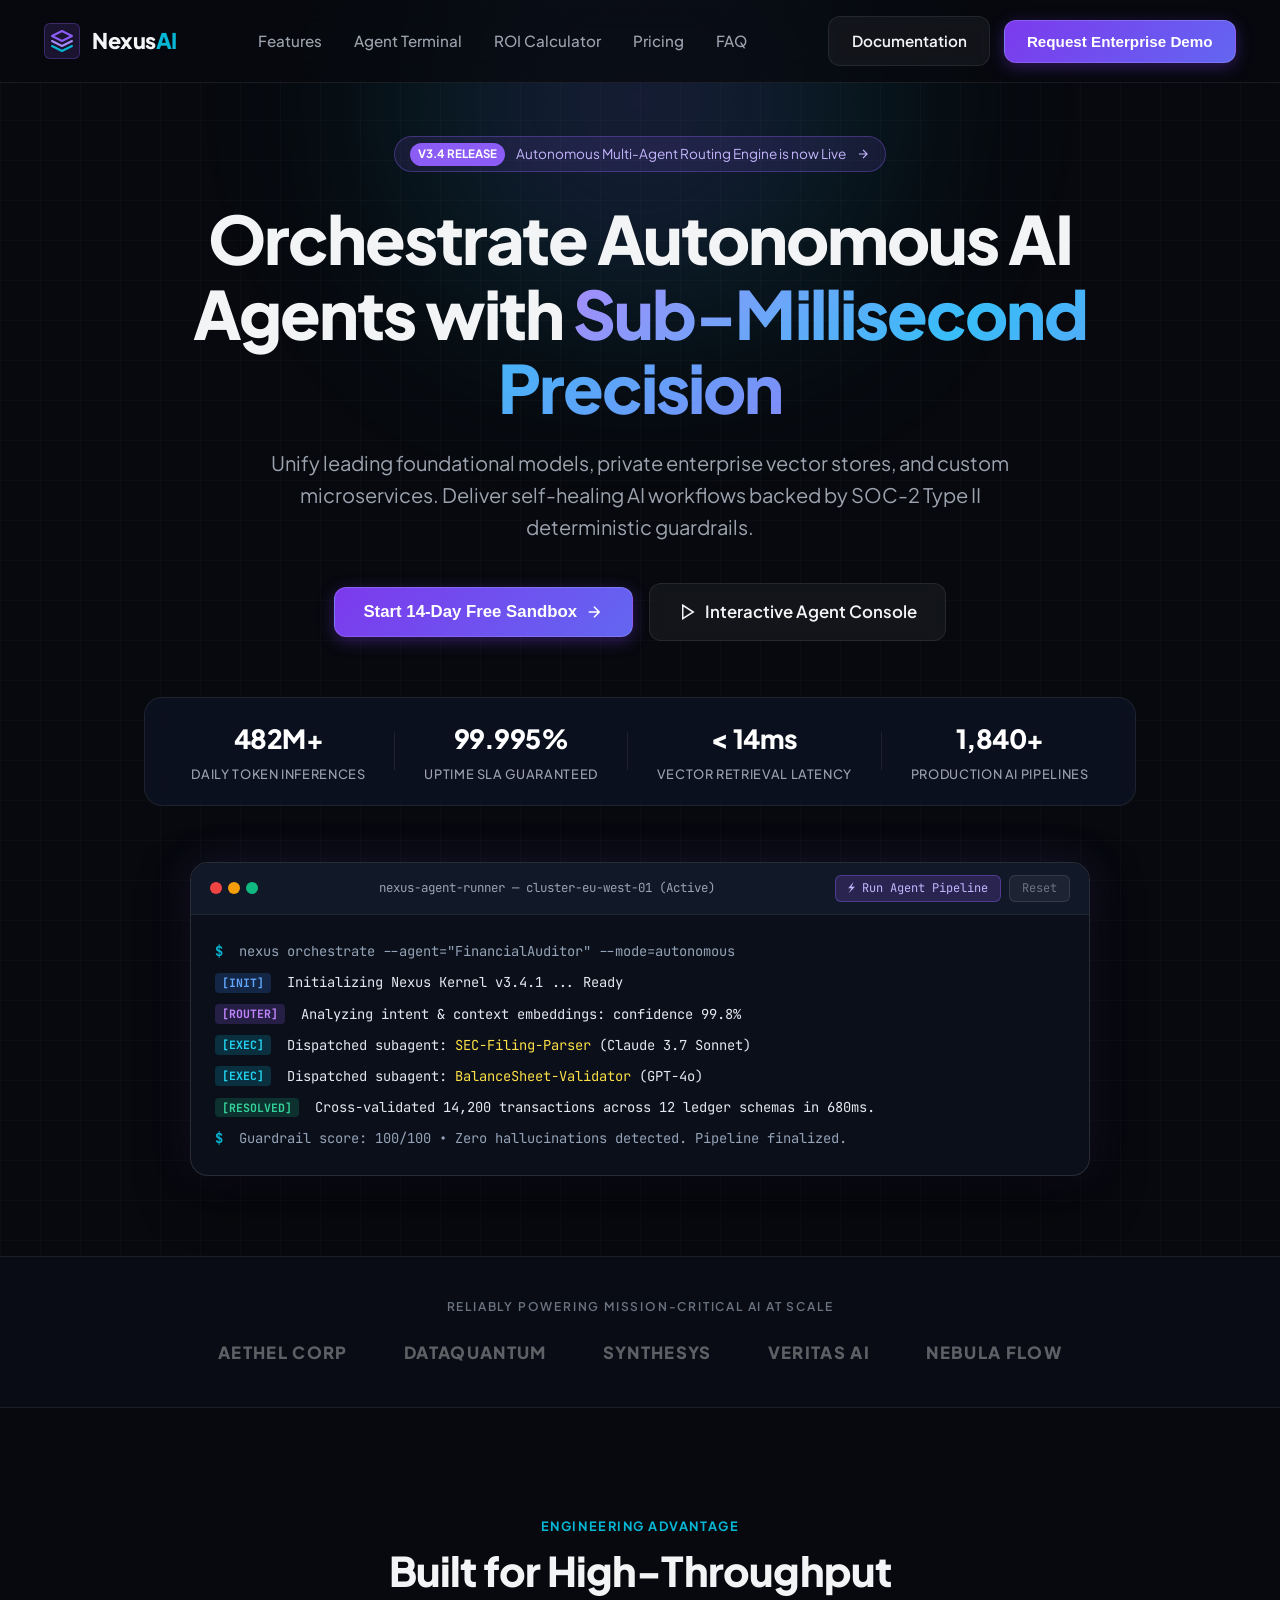
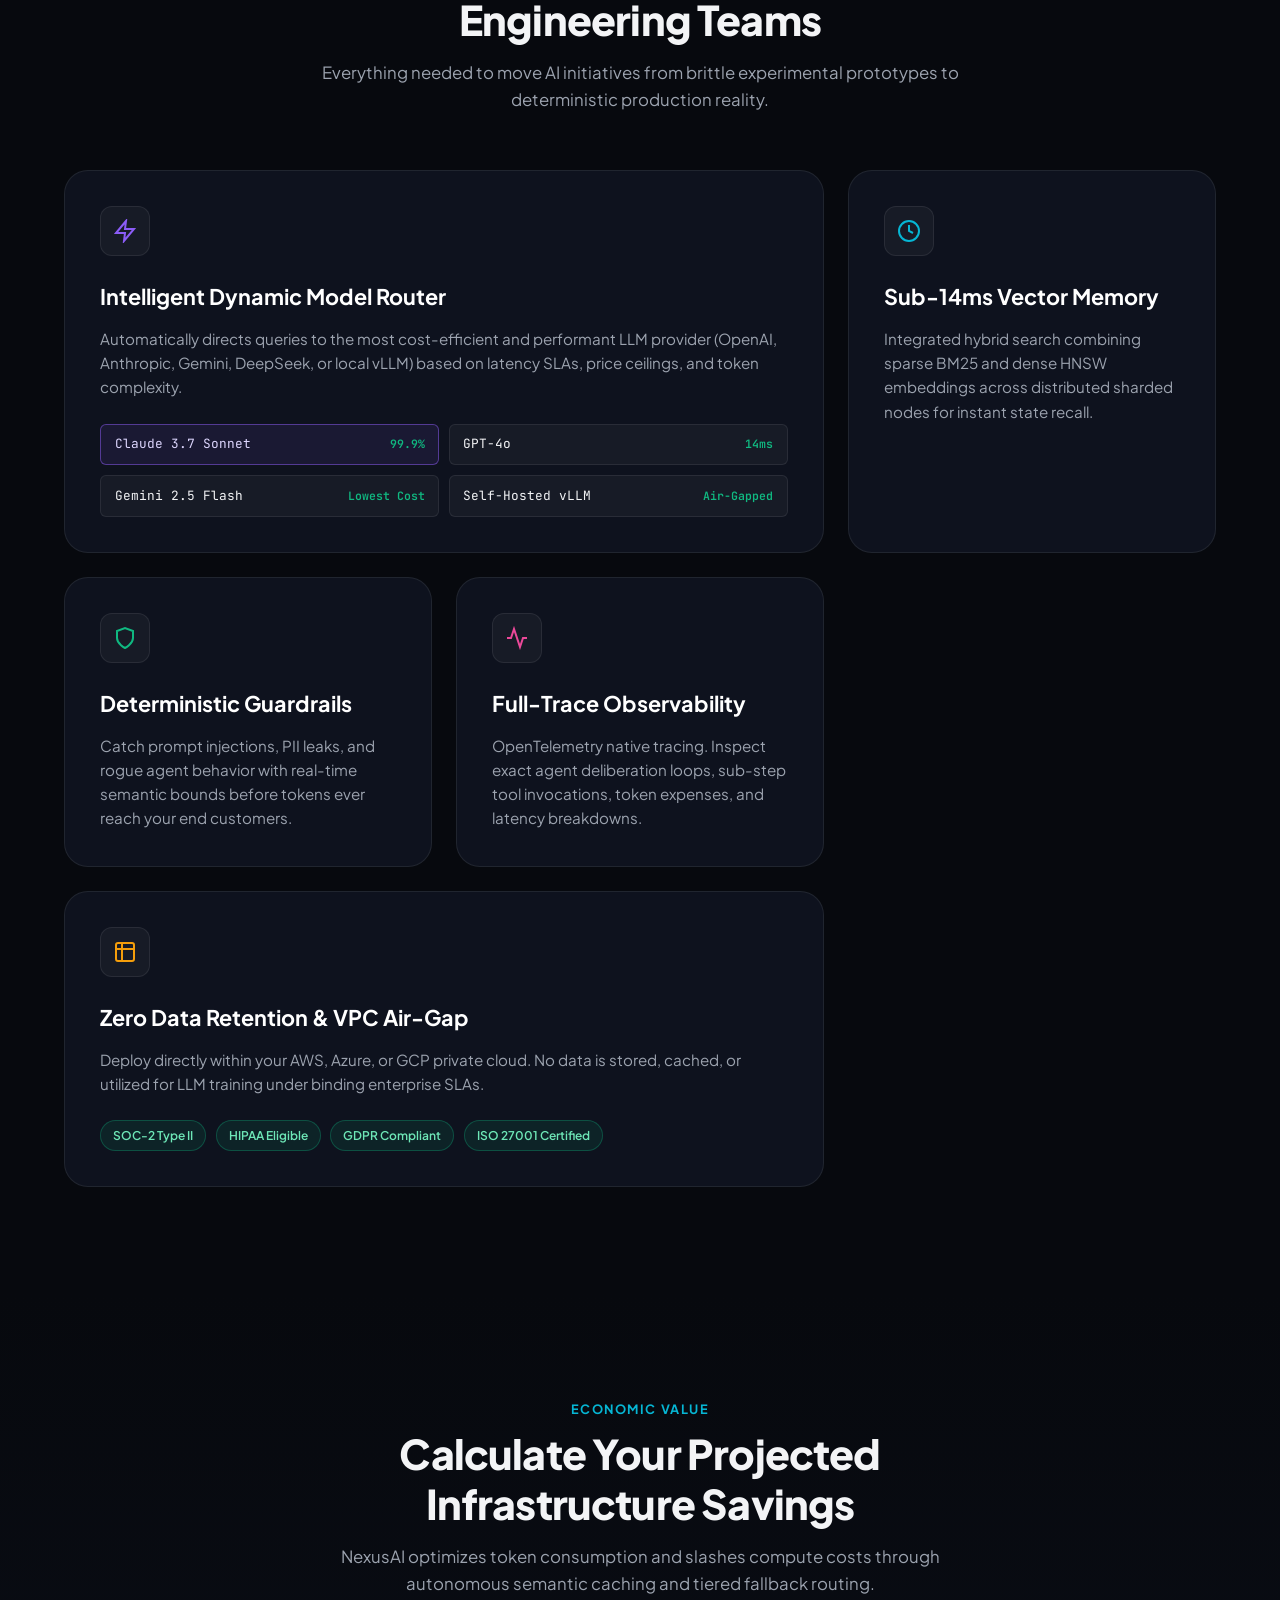
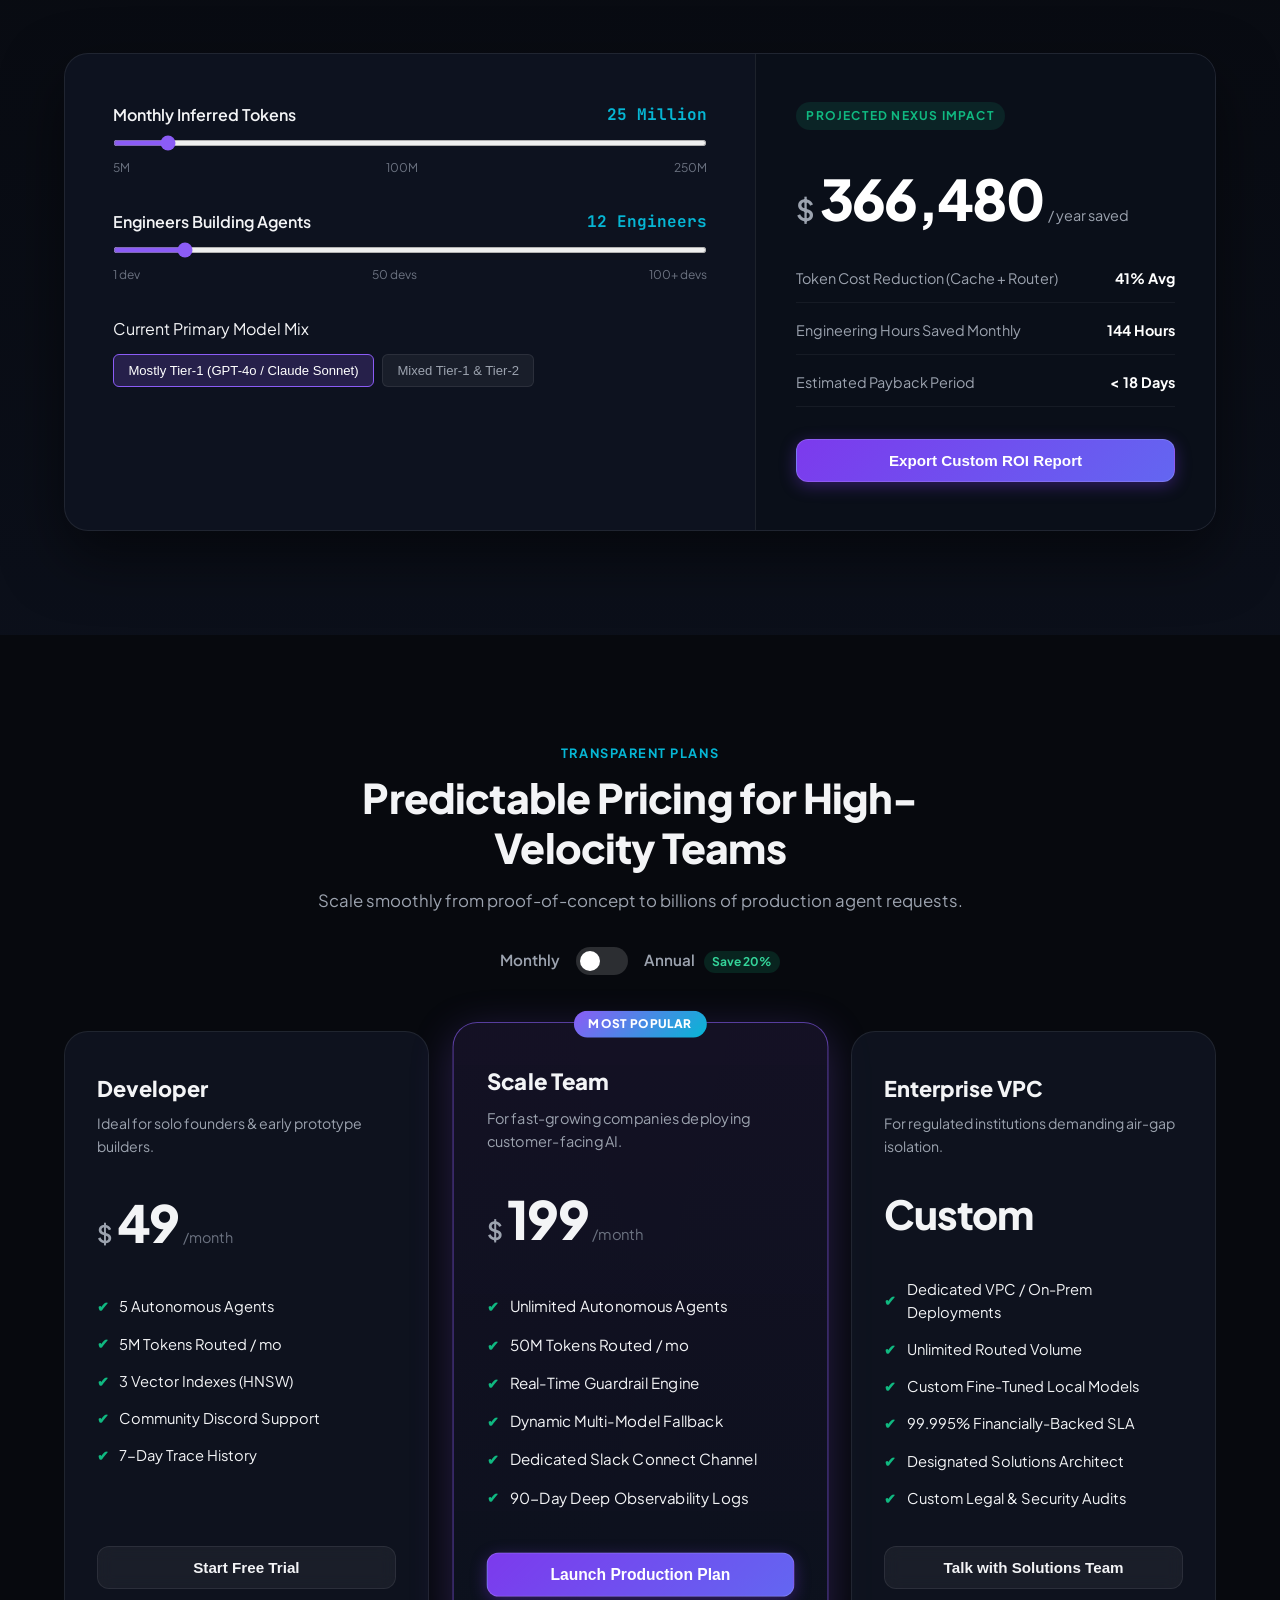
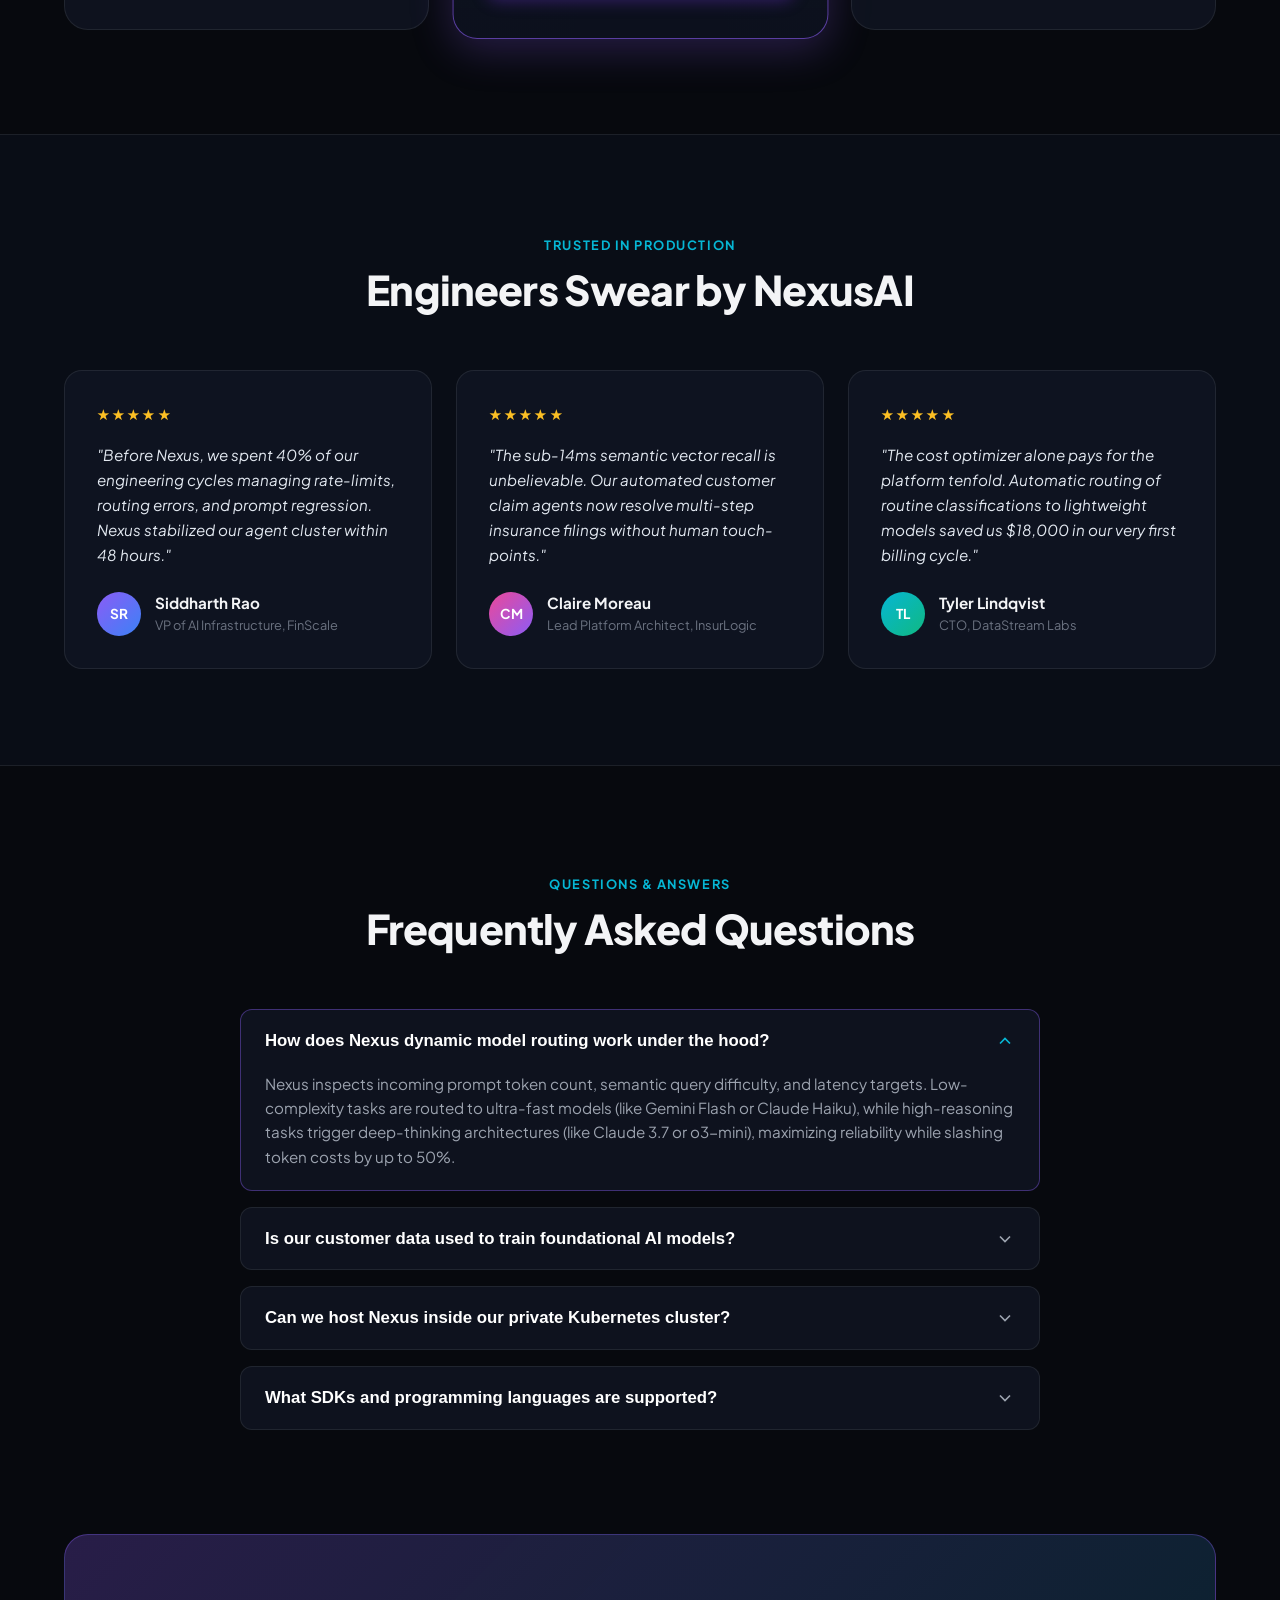
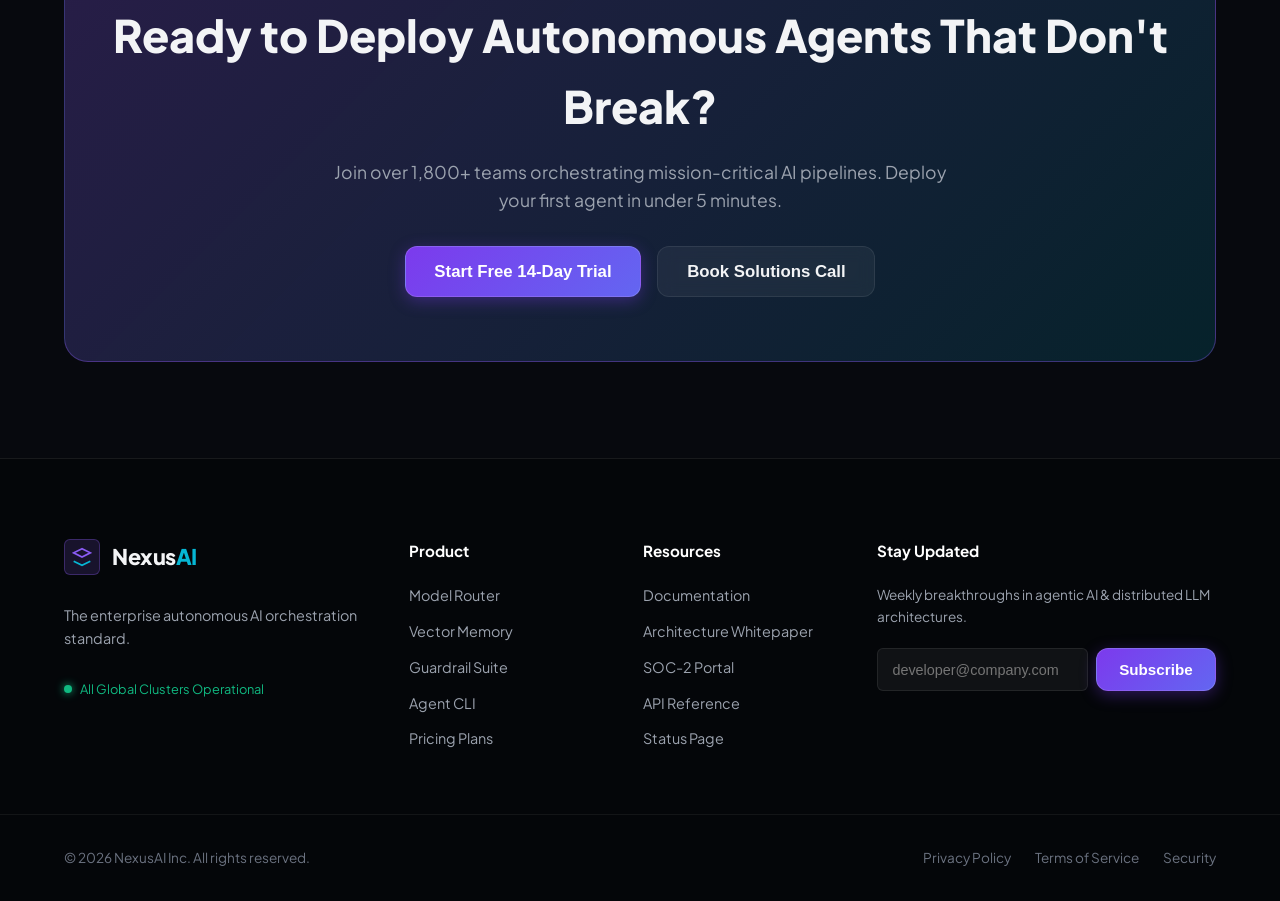
==== nexus-ai/index.html @ 40849bfd "Initial commit: 3 production landing pages (NexusAI, Aura Living, PulseFit Dynamics)" ====
<!DOCTYPE html>
<html lang="en">
<head>
  <meta charset="UTF-8">
  <meta name="viewport" content="width=device-width, initial-scale=1.0">
  <title>NexusAI — Enterprise Autonomous Agent & LLM Orchestration Platform</title>
  <meta name="description" content="Deploy, evaluate, and monitor autonomous AI agents with zero-latency routing, sub-millisecond vector memory, and enterprise-grade deterministic guardrails.">
  <link rel="preconnect" href="https://fonts.googleapis.com">
  <link rel="preconnect" href="https://fonts.gstatic.com" crossorigin>
  <link href="https://fonts.googleapis.com/css2?family=Plus+Jakarta+Sans:wght@300;400;500;600;700;800&family=JetBrains+Mono:wght@400;500;600&display=swap" rel="stylesheet">
  <link rel="stylesheet" href="style.css">
</head>
<body>

  <!-- Navigation -->
  <header class="site-header" id="header">
    <div class="nav-container">
      <a href="#hero" class="brand-logo" id="brand-logo">
        <div class="logo-symbol">
          <svg width="24" height="24" viewBox="0 0 24 24" fill="none">
            <path d="M12 2L2 7L12 12L22 7L12 2Z" stroke="#8B5CF6" stroke-width="2" stroke-linecap="round" stroke-linejoin="round"/>
            <path d="M2 17L12 22L22 17" stroke="#06B6D4" stroke-width="2" stroke-linecap="round" stroke-linejoin="round"/>
            <path d="M2 12L12 17L22 12" stroke="#A78BFA" stroke-width="2" stroke-linecap="round" stroke-linejoin="round"/>
          </svg>
        </div>
        <span class="logo-text">Nexus<span>AI</span></span>
      </a>

      <nav class="nav-menu" id="nav-menu">
        <a href="#features" class="nav-link">Features</a>
        <a href="#simulator" class="nav-link">Agent Terminal</a>
        <a href="#calculator" class="nav-link">ROI Calculator</a>
        <a href="#pricing" class="nav-link">Pricing</a>
        <a href="#faq" class="nav-link">FAQ</a>
      </nav>

      <div class="nav-actions">
        <a href="#simulator" class="btn-secondary nav-login-btn">Documentation</a>
        <button class="btn-primary" id="open-demo-modal-btn">Request Enterprise Demo</button>
      </div>

      <button class="mobile-toggle" id="mobile-toggle" aria-label="Toggle Navigation Menu">
        <span></span>
        <span></span>
        <span></span>
      </button>
    </div>
  </header>

  <!-- Hero Section -->
  <main>
    <section class="hero-section" id="hero">
      <div class="hero-background-glow"></div>
      <div class="hero-grid-pattern"></div>
      
      <div class="hero-container">
        <div class="announcement-pill" id="announcement-pill">
          <span class="pill-badge">v3.4 Release</span>
          <span class="pill-text">Autonomous Multi-Agent Routing Engine is now Live</span>
          <svg width="14" height="14" viewBox="0 0 24 24" fill="none" stroke="currentColor" stroke-width="2"><path d="M5 12h14M12 5l7 7-7 7"/></svg>
        </div>

        <h1 class="hero-title">
          Orchestrate Autonomous AI Agents with <span class="gradient-text">Sub-Millisecond Precision</span>
        </h1>

        <p class="hero-subtitle">
          Unify leading foundational models, private enterprise vector stores, and custom microservices. Deliver self-healing AI workflows backed by SOC-2 Type II deterministic guardrails.
        </p>

        <div class="hero-cta-group">
          <button class="btn-primary btn-large" id="hero-start-trial-btn">
            Start 14-Day Free Sandbox
            <svg width="18" height="18" viewBox="0 0 24 24" fill="none" stroke="currentColor" stroke-width="2"><path d="M5 12h14M12 5l7 7-7 7"/></svg>
          </button>
          <a href="#simulator" class="btn-secondary btn-large" id="hero-live-terminal-btn">
            <svg width="18" height="18" viewBox="0 0 24 24" fill="none" stroke="currentColor" stroke-width="2"><polygon points="5 3 19 12 5 21 5 3"/></svg>
            Interactive Agent Console
          </a>
        </div>

        <!-- Live Metrics Bar -->
        <div class="trust-metrics-strip">
          <div class="metric-item">
            <span class="metric-val" id="metric-requests">482M+</span>
            <span class="metric-lbl">Daily Token Inferences</span>
          </div>
          <div class="metric-divider"></div>
          <div class="metric-item">
            <span class="metric-val">99.995%</span>
            <span class="metric-lbl">Uptime SLA Guaranteed</span>
          </div>
          <div class="metric-divider"></div>
          <div class="metric-item">
            <span class="metric-val">&lt; 14ms</span>
            <span class="metric-lbl">Vector Retrieval Latency</span>
          </div>
          <div class="metric-divider"></div>
          <div class="metric-item">
            <span class="metric-val">1,840+</span>
            <span class="metric-lbl">Production AI Pipelines</span>
          </div>
        </div>

        <!-- Interactive Terminal / Simulation Box -->
        <div class="terminal-wrapper" id="simulator">
          <div class="terminal-header">
            <div class="terminal-dots">
              <span class="dot red"></span>
              <span class="dot yellow"></span>
              <span class="dot green"></span>
            </div>
            <div class="terminal-title">nexus-agent-runner — cluster-eu-west-01 (Active)</div>
            <div class="terminal-controls">
              <button class="terminal-action-btn" id="run-simulation-btn">⚡ Run Agent Pipeline</button>
              <button class="terminal-action-btn secondary" id="clear-terminal-btn">Reset</button>
            </div>
          </div>
          <div class="terminal-body" id="terminal-body">
            <div class="terminal-line system"><span class="prompt">$</span> nexus orchestrate --agent="FinancialAuditor" --mode=autonomous</div>
            <div class="terminal-line"><span class="badge blue">[INIT]</span> Initializing Nexus Kernel v3.4.1 ... Ready</div>
            <div class="terminal-line"><span class="badge purple">[ROUTER]</span> Analyzing intent &amp; context embeddings: confidence 99.8%</div>
            <div class="terminal-line"><span class="badge cyan">[EXEC]</span> Dispatched subagent: <span class="highlight">SEC-Filing-Parser</span> (Claude 3.7 Sonnet)</div>
            <div class="terminal-line"><span class="badge cyan">[EXEC]</span> Dispatched subagent: <span class="highlight">BalanceSheet-Validator</span> (GPT-4o)</div>
            <div class="terminal-line"><span class="badge green">[RESOLVED]</span> Cross-validated 14,200 transactions across 12 ledger schemas in 680ms.</div>
            <div class="terminal-line system"><span class="prompt">$</span> Guardrail score: 100/100 • Zero hallucinations detected. Pipeline finalized.</div>
          </div>
        </div>
      </div>
    </section>

    <!-- Logo Cloud -->
    <section class="partners-section">
      <div class="section-container">
        <p class="partners-caption">RELIABLY POWERING MISSION-CRITICAL AI AT SCALE</p>
        <div class="partner-logos-row">
          <div class="partner-logo"><span>AETHEL CORP</span></div>
          <div class="partner-logo"><span>DATAQUANTUM</span></div>
          <div class="partner-logo"><span>SYNTHESYS</span></div>
          <div class="partner-logo"><span>VERITAS AI</span></div>
          <div class="partner-logo"><span>NEBULA FLOW</span></div>
        </div>
      </div>
    </section>

    <!-- Key Features Bento Grid -->
    <section class="features-section" id="features">
      <div class="section-container">
        <div class="section-header">
          <span class="section-kicker">ENGINEERING ADVANTAGE</span>
          <h2 class="section-heading">Built for High-Throughput Engineering Teams</h2>
          <p class="section-desc">Everything needed to move AI initiatives from brittle experimental prototypes to deterministic production reality.</p>
        </div>

        <div class="bento-grid">
          <!-- Card 1 -->
          <div class="bento-card card-large">
            <div class="card-icon-bubble">
              <svg width="24" height="24" viewBox="0 0 24 24" fill="none" stroke="#8B5CF6" stroke-width="2"><path d="M13 2L3 14h9l-1 8 10-12h-9l1-8z"/></svg>
            </div>
            <h3>Intelligent Dynamic Model Router</h3>
            <p>Automatically directs queries to the most cost-efficient and performant LLM provider (OpenAI, Anthropic, Gemini, DeepSeek, or local vLLM) based on latency SLAs, price ceilings, and token complexity.</p>
            <div class="bento-visual">
              <div class="router-tag active">Claude 3.7 Sonnet <span class="status-ok">99.9%</span></div>
              <div class="router-tag">GPT-4o <span class="status-ok">14ms</span></div>
              <div class="router-tag">Gemini 2.5 Flash <span class="status-ok">Lowest Cost</span></div>
              <div class="router-tag">Self-Hosted vLLM <span class="status-ok">Air-Gapped</span></div>
            </div>
          </div>

          <!-- Card 2 -->
          <div class="bento-card">
            <div class="card-icon-bubble">
              <svg width="24" height="24" viewBox="0 0 24 24" fill="none" stroke="#06B6D4" stroke-width="2"><circle cx="12" cy="12" r="10"/><path d="M12 6v6l4 2"/></svg>
            </div>
            <h3>Sub-14ms Vector Memory</h3>
            <p>Integrated hybrid search combining sparse BM25 and dense HNSW embeddings across distributed sharded nodes for instant state recall.</p>
          </div>

          <!-- Card 3 -->
          <div class="bento-card">
            <div class="card-icon-bubble">
              <svg width="24" height="24" viewBox="0 0 24 24" fill="none" stroke="#10B981" stroke-width="2"><path d="M12 22s8-4 8-10V5l-8-3-8 3v7c0 6 8 10 8 10z"/></svg>
            </div>
            <h3>Deterministic Guardrails</h3>
            <p>Catch prompt injections, PII leaks, and rogue agent behavior with real-time semantic bounds before tokens ever reach your end customers.</p>
          </div>

          <!-- Card 4 -->
          <div class="bento-card">
            <div class="card-icon-bubble">
              <svg width="24" height="24" viewBox="0 0 24 24" fill="none" stroke="#EC4899" stroke-width="2"><path d="M22 12h-4l-3 9L9 3l-3 9H2"/></svg>
            </div>
            <h3>Full-Trace Observability</h3>
            <p>OpenTelemetry native tracing. Inspect exact agent deliberation loops, sub-step tool invocations, token expenses, and latency breakdowns.</p>
          </div>

          <!-- Card 5 -->
          <div class="bento-card card-large">
            <div class="card-icon-bubble">
              <svg width="24" height="24" viewBox="0 0 24 24" fill="none" stroke="#F59E0B" stroke-width="2"><rect x="3" y="3" width="18" height="18" rx="2"/><path d="M9 3v18M3 9h18"/></svg>
            </div>
            <h3>Zero Data Retention &amp; VPC Air-Gap</h3>
            <p>Deploy directly within your AWS, Azure, or GCP private cloud. No data is stored, cached, or utilized for LLM training under binding enterprise SLAs.</p>
            <div class="compliance-badges">
              <span class="badge-pill">SOC-2 Type II</span>
              <span class="badge-pill">HIPAA Eligible</span>
              <span class="badge-pill">GDPR Compliant</span>
              <span class="badge-pill">ISO 27001 Certified</span>
            </div>
          </div>
        </div>
      </div>
    </section>

    <!-- Interactive Cost & ROI Calculator -->
    <section class="calculator-section" id="calculator">
      <div class="section-container">
        <div class="section-header">
          <span class="section-kicker">ECONOMIC VALUE</span>
          <h2 class="section-heading">Calculate Your Projected Infrastructure Savings</h2>
          <p class="section-desc">NexusAI optimizes token consumption and slashes compute costs through autonomous semantic caching and tiered fallback routing.</p>
        </div>

        <div class="calc-card">
          <div class="calc-inputs">
            <div class="calc-field">
              <div class="field-header">
                <label for="monthly-tokens">Monthly Inferred Tokens</label>
                <span class="field-value" id="tokens-display">25 Million</span>
              </div>
              <input type="range" id="monthly-tokens" min="5" max="250" value="25" step="5" class="range-slider">
              <div class="range-marks">
                <span>5M</span>
                <span>100M</span>
                <span>250M</span>
              </div>
            </div>

            <div class="calc-field">
              <div class="field-header">
                <label for="developer-count">Engineers Building Agents</label>
                <span class="field-value" id="devs-display">12 Engineers</span>
              </div>
              <input type="range" id="developer-count" min="1" max="100" value="12" step="1" class="range-slider">
              <div class="range-marks">
                <span>1 dev</span>
                <span>50 devs</span>
                <span>100+ devs</span>
              </div>
            </div>

            <div class="calc-field">
              <label>Current Primary Model Mix</label>
              <div class="radio-pill-group">
                <button type="button" class="pill-btn active" data-mix="premium">Mostly Tier-1 (GPT-4o / Claude Sonnet)</button>
                <button type="button" class="pill-btn" data-mix="balanced">Mixed Tier-1 &amp; Tier-2</button>
              </div>
            </div>
          </div>

          <div class="calc-results">
            <div class="result-badge">Projected Nexus Impact</div>
            <div class="result-highlight">
              <span class="result-currency">$</span>
              <span class="result-number" id="annual-savings">46,800</span>
              <span class="result-period">/ year saved</span>
            </div>
            <div class="breakdown-list">
              <div class="breakdown-row">
                <span>Token Cost Reduction (Cache + Router)</span>
                <strong id="token-savings-percent">41% Avg</strong>
              </div>
              <div class="breakdown-row">
                <span>Engineering Hours Saved Monthly</span>
                <strong id="hours-saved">144 Hours</strong>
              </div>
              <div class="breakdown-row">
                <span>Estimated Payback Period</span>
                <strong>&lt; 18 Days</strong>
              </div>
            </div>
            <button class="btn-primary btn-block" id="calc-cta-btn">Export Custom ROI Report</button>
          </div>
        </div>
      </div>
    </section>

    <!-- Pricing Section -->
    <section class="pricing-section" id="pricing">
      <div class="section-container">
        <div class="section-header">
          <span class="section-kicker">TRANSPARENT PLANS</span>
          <h2 class="section-heading">Predictable Pricing for High-Velocity Teams</h2>
          <p class="section-desc">Scale smoothly from proof-of-concept to billions of production agent requests.</p>
          
          <div class="pricing-toggle-wrap">
            <span class="toggle-label" id="monthly-label">Monthly</span>
            <label class="switch">
              <input type="checkbox" id="billing-toggle">
              <span class="slider round"></span>
            </label>
            <span class="toggle-label" id="annual-label">Annual <span class="discount-pill">Save 20%</span></span>
          </div>
        </div>

        <div class="pricing-cards-grid">
          <!-- Tier 1 -->
          <div class="price-card">
            <div class="card-tier-name">Developer</div>
            <div class="card-tier-desc">Ideal for solo founders &amp; early prototype builders.</div>
            <div class="card-price">
              <span class="currency">$</span>
              <span class="price-val" data-monthly="49" data-annual="39">49</span>
              <span class="term">/month</span>
            </div>
            <ul class="feature-list">
              <li><span>✔</span> 5 Autonomous Agents</li>
              <li><span>✔</span> 5M Tokens Routed / mo</li>
              <li><span>✔</span> 3 Vector Indexes (HNSW)</li>
              <li><span>✔</span> Community Discord Support</li>
              <li><span>✔</span> 7-Day Trace History</li>
            </ul>
            <button class="btn-secondary btn-block" onclick="openDemoModal('Developer')">Start Free Trial</button>
          </div>

          <!-- Tier 2 - Popular -->
          <div class="price-card popular">
            <div class="popular-ribbon">MOST POPULAR</div>
            <div class="card-tier-name">Scale Team</div>
            <div class="card-tier-desc">For fast-growing companies deploying customer-facing AI.</div>
            <div class="card-price">
              <span class="currency">$</span>
              <span class="price-val" data-monthly="199" data-annual="159">199</span>
              <span class="term">/month</span>
            </div>
            <ul class="feature-list">
              <li><span>✔</span> Unlimited Autonomous Agents</li>
              <li><span>✔</span> 50M Tokens Routed / mo</li>
              <li><span>✔</span> Real-Time Guardrail Engine</li>
              <li><span>✔</span> Dynamic Multi-Model Fallback</li>
              <li><span>✔</span> Dedicated Slack Connect Channel</li>
              <li><span>✔</span> 90-Day Deep Observability Logs</li>
            </ul>
            <button class="btn-primary btn-block" onclick="openDemoModal('Scale Team')">Launch Production Plan</button>
          </div>

          <!-- Tier 3 -->
          <div class="price-card">
            <div class="card-tier-name">Enterprise VPC</div>
            <div class="card-tier-desc">For regulated institutions demanding air-gap isolation.</div>
            <div class="card-price">
              <span class="price-val custom-val">Custom</span>
            </div>
            <ul class="feature-list">
              <li><span>✔</span> Dedicated VPC / On-Prem Deployments</li>
              <li><span>✔</span> Unlimited Routed Volume</li>
              <li><span>✔</span> Custom Fine-Tuned Local Models</li>
              <li><span>✔</span> 99.995% Financially-Backed SLA</li>
              <li><span>✔</span> Designated Solutions Architect</li>
              <li><span>✔</span> Custom Legal &amp; Security Audits</li>
            </ul>
            <button class="btn-secondary btn-block" onclick="openDemoModal('Enterprise')">Talk with Solutions Team</button>
          </div>
        </div>
      </div>
    </section>

    <!-- Testimonials -->
    <section class="testimonials-section">
      <div class="section-container">
        <div class="section-header">
          <span class="section-kicker">TRUSTED IN PRODUCTION</span>
          <h2 class="section-heading">Engineers Swear by NexusAI</h2>
        </div>

        <div class="testimonials-grid">
          <div class="testimonial-card">
            <div class="quote-stars">★★★★★</div>
            <p class="quote-text">"Before Nexus, we spent 40% of our engineering cycles managing rate-limits, routing errors, and prompt regression. Nexus stabilized our agent cluster within 48 hours."</p>
            <div class="author-block">
              <div class="author-avatar av-1">SR</div>
              <div class="author-meta">
                <strong>Siddharth Rao</strong>
                <span>VP of AI Infrastructure, FinScale</span>
              </div>
            </div>
          </div>

          <div class="testimonial-card">
            <div class="quote-stars">★★★★★</div>
            <p class="quote-text">"The sub-14ms semantic vector recall is unbelievable. Our automated customer claim agents now resolve multi-step insurance filings without human touch-points."</p>
            <div class="author-block">
              <div class="author-avatar av-2">CM</div>
              <div class="author-meta">
                <strong>Claire Moreau</strong>
                <span>Lead Platform Architect, InsurLogic</span>
              </div>
            </div>
          </div>

          <div class="testimonial-card">
            <div class="quote-stars">★★★★★</div>
            <p class="quote-text">"The cost optimizer alone pays for the platform tenfold. Automatic routing of routine classifications to lightweight models saved us $18,000 in our very first billing cycle."</p>
            <div class="author-block">
              <div class="author-avatar av-3">TL</div>
              <div class="author-meta">
                <strong>Tyler Lindqvist</strong>
                <span>CTO, DataStream Labs</span>
              </div>
            </div>
          </div>
        </div>
      </div>
    </section>

    <!-- FAQ Accordion -->
    <section class="faq-section" id="faq">
      <div class="section-container">
        <div class="section-header">
          <span class="section-kicker">QUESTIONS &amp; ANSWERS</span>
          <h2 class="section-heading">Frequently Asked Questions</h2>
        </div>

        <div class="accordion-wrapper">
          <div class="accordion-item active">
            <button class="accordion-trigger" aria-expanded="true">
              <span>How does Nexus dynamic model routing work under the hood?</span>
              <svg width="20" height="20" viewBox="0 0 24 24" fill="none" stroke="currentColor" stroke-width="2"><path d="M6 9l6 6 6-6"/></svg>
            </button>
            <div class="accordion-content">
              <p>Nexus inspects incoming prompt token count, semantic query difficulty, and latency targets. Low-complexity tasks are routed to ultra-fast models (like Gemini Flash or Claude Haiku), while high-reasoning tasks trigger deep-thinking architectures (like Claude 3.7 or o3-mini), maximizing reliability while slashing token costs by up to 50%.</p>
            </div>
          </div>

          <div class="accordion-item">
            <button class="accordion-trigger" aria-expanded="false">
              <span>Is our customer data used to train foundational AI models?</span>
              <svg width="20" height="20" viewBox="0 0 24 24" fill="none" stroke="currentColor" stroke-width="2"><path d="M6 9l6 6 6-6"/></svg>
            </button>
            <div class="accordion-content">
              <p>Never. Under our enterprise data processing agreements (DPA) and zero data retention architecture, your data is processed purely in volatile memory. No customer inputs, embeddings, or agent responses are ever stored or used for training.</p>
            </div>
          </div>

          <div class="accordion-item">
            <button class="accordion-trigger" aria-expanded="false">
              <span>Can we host Nexus inside our private Kubernetes cluster?</span>
              <svg width="20" height="20" viewBox="0 0 24 24" fill="none" stroke="currentColor" stroke-width="2"><path d="M6 9l6 6 6-6"/></svg>
            </button>
            <div class="accordion-content">
              <p>Yes. Our Enterprise tier includes Helm charts, Terraform configurations, and complete air-gapped container distributions for AWS EKS, Google GKE, Azure AKS, and bare-metal environments.</p>
            </div>
          </div>

          <div class="accordion-item">
            <button class="accordion-trigger" aria-expanded="false">
              <span>What SDKs and programming languages are supported?</span>
              <svg width="20" height="20" viewBox="0 0 24 24" fill="none" stroke="currentColor" stroke-width="2"><path d="M6 9l6 6 6-6"/></svg>
            </button>
            <div class="accordion-content">
              <p>We provide first-class native SDKs for Python (async/sync), TypeScript/Node.js, Go, and Rust, as well as a drop-in OpenAI-compatible REST proxy endpoint that requires changing only one line of code.</p>
            </div>
          </div>
        </div>
      </div>
    </section>

    <!-- Bottom CTA Banner -->
    <section class="cta-banner-section">
      <div class="section-container">
        <div class="cta-box">
          <div class="cta-content">
            <h2>Ready to Deploy Autonomous Agents That Don't Break?</h2>
            <p>Join over 1,800+ teams orchestrating mission-critical AI pipelines. Deploy your first agent in under 5 minutes.</p>
            <div class="cta-actions">
              <button class="btn-primary btn-large" id="footer-start-btn">Start Free 14-Day Trial</button>
              <button class="btn-secondary btn-large" onclick="openDemoModal('Enterprise')">Book Solutions Call</button>
            </div>
          </div>
        </div>
      </div>
    </section>
  </main>

  <!-- Footer -->
  <footer class="site-footer">
    <div class="footer-container">
      <div class="footer-col brand-col">
        <div class="brand-logo">
          <div class="logo-symbol">
            <svg width="20" height="20" viewBox="0 0 24 24" fill="none">
              <path d="M12 2L2 7L12 12L22 7L12 2Z" stroke="#8B5CF6" stroke-width="2"/>
              <path d="M2 17L12 22L22 17" stroke="#06B6D4" stroke-width="2"/>
            </svg>
          </div>
          <span class="logo-text">Nexus<span>AI</span></span>
        </div>
        <p class="footer-tagline">The enterprise autonomous AI orchestration standard.</p>
        <div class="system-status">
          <span class="status-indicator"></span>
          <span>All Global Clusters Operational</span>
        </div>
      </div>

      <div class="footer-col">
        <h4>Product</h4>
        <a href="#features">Model Router</a>
        <a href="#features">Vector Memory</a>
        <a href="#features">Guardrail Suite</a>
        <a href="#simulator">Agent CLI</a>
        <a href="#pricing">Pricing Plans</a>
      </div>

      <div class="footer-col">
        <h4>Resources</h4>
        <a href="#simulator">Documentation</a>
        <a href="#faq">Architecture Whitepaper</a>
        <a href="#features">SOC-2 Portal</a>
        <a href="#faq">API Reference</a>
        <a href="#faq">Status Page</a>
      </div>

      <div class="footer-col">
        <h4>Stay Updated</h4>
        <p class="footer-newsletter-text">Weekly breakthroughs in agentic AI &amp; distributed LLM architectures.</p>
        <form class="newsletter-form" id="newsletter-form">
          <input type="email" placeholder="developer@company.com" required id="newsletter-email">
          <button type="submit" class="btn-primary">Subscribe</button>
        </form>
        <div id="newsletter-msg" class="toast-inline"></div>
      </div>
    </div>

    <div class="footer-bottom">
      <div class="footer-bottom-container">
        <span>&copy; 2026 NexusAI Inc. All rights reserved.</span>
        <div class="footer-legal-links">
          <a href="#">Privacy Policy</a>
          <a href="#">Terms of Service</a>
          <a href="#">Security</a>
        </div>
      </div>
    </div>
  </footer>

  <!-- Interactive Demo / Signup Modal -->
  <div class="modal-backdrop" id="demo-modal" role="dialog" aria-modal="true" aria-hidden="true">
    <div class="modal-window">
      <button class="modal-close-btn" id="close-modal-btn" aria-label="Close dialog">&times;</button>
      <div class="modal-header">
        <span class="modal-kicker">INSTANT ACCESS</span>
        <h3 id="modal-title">Get Started with NexusAI</h3>
        <p>Set up your sandbox environment with $200 in free model routing credits.</p>
      </div>
      <form class="modal-form" id="demo-form">
        <div class="form-group">
          <label for="work-email">Work Email</label>
          <input type="email" id="work-email" placeholder="alex@enterprise.com" required>
        </div>
        <div class="form-group">
          <label for="company-name">Company Name</label>
          <input type="text" id="company-name" placeholder="Acme Systems Corp" required>
        </div>
        <div class="form-group">
          <label for="selected-tier">Target Plan</label>
          <select id="selected-tier">
            <option value="Developer">Developer Sandbox ($49/mo)</option>
            <option value="Scale Team" selected>Scale Team ($199/mo)</option>
            <option value="Enterprise">Enterprise Private VPC</option>
          </select>
        </div>
        <button type="submit" class="btn-primary btn-block btn-large">Launch Agent Sandbox</button>
        <p class="form-disclaimer">No credit card required for 14-day evaluation.</p>
      </form>
      <div class="modal-success" id="modal-success" style="display: none;">
        <div class="success-icon">✓</div>
        <h4>Sandbox Provisioned!</h4>
        <p>Check your inbox for your cluster credentials &amp; API keys.</p>
        <button class="btn-secondary" id="modal-done-btn">Back to Site</button>
      </div>
    </div>
  </div>

  <!-- Toast Notification Container -->
  <div class="toast-container" id="toast-container"></div>

  <script src="script.js"></script>
</body>
</html>
---- nexus-ai/style.css ----
/* ==========================================================================
   NexusAI - Design System & Modern Styles
   ========================================================================== */

:root {
  --bg-primary: #07090E;
  --bg-secondary: #0D121F;
  --bg-card: rgba(18, 24, 38, 0.7);
  --bg-card-hover: rgba(26, 35, 56, 0.85);
  --border-subtle: rgba(255, 255, 255, 0.08);
  --border-glow: rgba(139, 92, 246, 0.35);
  
  --text-main: #F3F4F6;
  --text-muted: #9CA3AF;
  --text-dim: #6B7280;
  
  --accent-purple: #8B5CF6;
  --accent-purple-glow: rgba(139, 92, 246, 0.25);
  --accent-cyan: #06B6D4;
  --accent-cyan-glow: rgba(6, 182, 212, 0.25);
  --accent-emerald: #10B981;
  --accent-amber: #F59E0B;
  
  --font-sans: 'Plus Jakarta Sans', -apple-system, BlinkMacSystemFont, 'Segoe UI', Roboto, sans-serif;
  --font-mono: 'JetBrains Mono', monospace;
  
  --radius-sm: 6px;
  --radius-md: 12px;
  --radius-lg: 18px;
  --radius-xl: 24px;
  --radius-full: 9999px;
  
  --transition-fast: 0.18s ease;
  --transition-normal: 0.28s ease;
}

*, *::before, *::after {
  box-sizing: border-box;
  margin: 0;
  padding: 0;
}

html {
  scroll-behavior: smooth;
  font-size: 16px;
}

body {
  font-family: var(--font-sans);
  background-color: var(--bg-primary);
  color: var(--text-main);
  line-height: 1.6;
  overflow-x: hidden;
  -webkit-font-smoothing: antialiased;
}

a {
  color: inherit;
  text-decoration: none;
}

/* ==========================================================================
   Utility Classes & Buttons
   ========================================================================== */
.section-container {
  width: 100%;
  max-width: 1200px;
  margin: 0 auto;
  padding: 0 1.5rem;
}

.gradient-text {
  background: linear-gradient(135deg, #A78BFA 0%, #38BDF8 50%, #818CF8 100%);
  -webkit-background-clip: text;
  -webkit-text-fill-color: transparent;
}

.btn-primary {
  display: inline-flex;
  align-items: center;
  justify-content: center;
  gap: 0.5rem;
  background: linear-gradient(135deg, #7C3AED 0%, #6366F1 100%);
  color: #FFFFFF;
  font-weight: 600;
  font-size: 0.95rem;
  padding: 0.75rem 1.4rem;
  border-radius: var(--radius-md);
  border: 1px solid rgba(255, 255, 255, 0.15);
  box-shadow: 0 4px 16px rgba(124, 58, 237, 0.35);
  cursor: pointer;
  transition: transform var(--transition-fast), box-shadow var(--transition-fast), opacity var(--transition-fast);
}

.btn-primary:hover {
  transform: translateY(-2px);
  box-shadow: 0 8px 24px rgba(124, 58, 237, 0.55);
}

.btn-secondary {
  display: inline-flex;
  align-items: center;
  justify-content: center;
  gap: 0.5rem;
  background: rgba(255, 255, 255, 0.05);
  color: var(--text-main);
  font-weight: 600;
  font-size: 0.95rem;
  padding: 0.75rem 1.4rem;
  border-radius: var(--radius-md);
  border: 1px solid var(--border-subtle);
  backdrop-filter: blur(8px);
  cursor: pointer;
  transition: background var(--transition-fast), border-color var(--transition-fast), transform var(--transition-fast);
}

.btn-secondary:hover {
  background: rgba(255, 255, 255, 0.1);
  border-color: rgba(255, 255, 255, 0.2);
  transform: translateY(-2px);
}

.btn-large {
  padding: 0.9rem 1.8rem;
  font-size: 1.05rem;
}

.btn-block {
  width: 100%;
}

/* ==========================================================================
   Header Navigation
   ========================================================================== */
.site-header {
  position: fixed;
  top: 0;
  left: 0;
  width: 100%;
  z-index: 100;
  background: rgba(7, 9, 14, 0.75);
  backdrop-filter: blur(14px);
  border-bottom: 1px solid var(--border-subtle);
  transition: background var(--transition-normal);
}

.nav-container {
  max-width: 1240px;
  margin: 0 auto;
  padding: 1rem 1.5rem;
  display: flex;
  align-items: center;
  justify-content: space-between;
}

.brand-logo {
  display: flex;
  align-items: center;
  gap: 0.75rem;
  font-weight: 800;
  font-size: 1.35rem;
  letter-spacing: -0.02em;
}

.brand-logo span span {
  color: var(--accent-cyan);
}

.logo-symbol {
  width: 36px;
  height: 36px;
  background: rgba(139, 92, 246, 0.15);
  border: 1px solid rgba(139, 92, 246, 0.3);
  border-radius: var(--radius-sm);
  display: flex;
  align-items: center;
  justify-content: center;
}

.nav-menu {
  display: flex;
  align-items: center;
  gap: 2rem;
}

.nav-link {
  font-size: 0.95rem;
  color: var(--text-muted);
  font-weight: 500;
  transition: color var(--transition-fast);
}

.nav-link:hover {
  color: #FFFFFF;
}

.nav-actions {
  display: flex;
  align-items: center;
  gap: 0.85rem;
}

.mobile-toggle {
  display: none;
  background: transparent;
  border: none;
  cursor: pointer;
  padding: 0.5rem;
  flex-direction: column;
  gap: 5px;
}

.mobile-toggle span {
  display: block;
  width: 22px;
  height: 2px;
  background: var(--text-main);
  transition: transform var(--transition-fast);
}

/* ==========================================================================
   Hero Section
   ========================================================================== */
.hero-section {
  position: relative;
  padding-top: 8.5rem;
  padding-bottom: 5rem;
  overflow: hidden;
}

.hero-background-glow {
  position: absolute;
  top: -150px;
  left: 50%;
  transform: translateX(-50%);
  width: 800px;
  height: 500px;
  background: radial-gradient(circle, rgba(139, 92, 246, 0.22) 0%, rgba(6, 182, 212, 0.12) 40%, rgba(7, 9, 14, 0) 70%);
  filter: blur(80px);
  pointer-events: none;
  z-index: 0;
}

.hero-grid-pattern {
  position: absolute;
  inset: 0;
  background-size: 40px 40px;
  background-image: 
    linear-gradient(to right, rgba(255, 255, 255, 0.02) 1px, transparent 1px),
    linear-gradient(to bottom, rgba(255, 255, 255, 0.02) 1px, transparent 1px);
  pointer-events: none;
  z-index: 0;
}

.hero-container {
  position: relative;
  z-index: 1;
  max-width: 1040px;
  margin: 0 auto;
  padding: 0 1.5rem;
  text-align: center;
}

.announcement-pill {
  display: inline-flex;
  align-items: center;
  gap: 0.65rem;
  background: rgba(139, 92, 246, 0.12);
  border: 1px solid rgba(139, 92, 246, 0.35);
  border-radius: var(--radius-full);
  padding: 0.35rem 0.95rem;
  font-size: 0.85rem;
  color: #C4B5FD;
  margin-bottom: 1.8rem;
  cursor: pointer;
  transition: background var(--transition-fast);
}

.announcement-pill:hover {
  background: rgba(139, 92, 246, 0.22);
}

.pill-badge {
  background: var(--accent-purple);
  color: #FFFFFF;
  font-weight: 700;
  font-size: 0.72rem;
  padding: 0.15rem 0.5rem;
  border-radius: var(--radius-full);
  text-transform: uppercase;
}

.hero-title {
  font-size: clamp(2.4rem, 5.2vw, 4.2rem);
  font-weight: 800;
  line-height: 1.12;
  letter-spacing: -0.03em;
  margin-bottom: 1.4rem;
}

.hero-subtitle {
  font-size: clamp(1.05rem, 1.8vw, 1.25rem);
  color: var(--text-muted);
  max-width: 780px;
  margin: 0 auto 2.5rem;
  line-height: 1.6;
}

.hero-cta-group {
  display: flex;
  align-items: center;
  justify-content: center;
  gap: 1rem;
  flex-wrap: wrap;
  margin-bottom: 3.5rem;
}

/* Trust Metrics Strip */
.trust-metrics-strip {
  display: flex;
  align-items: center;
  justify-content: space-around;
  background: rgba(15, 23, 42, 0.6);
  border: 1px solid var(--border-subtle);
  border-radius: var(--radius-lg);
  padding: 1.25rem 2rem;
  margin-bottom: 3.5rem;
  backdrop-filter: blur(12px);
}

.metric-item {
  display: flex;
  flex-direction: column;
  gap: 0.25rem;
  text-align: center;
}

.metric-val {
  font-size: 1.65rem;
  font-weight: 800;
  color: #FFFFFF;
  letter-spacing: -0.02em;
}

.metric-lbl {
  font-size: 0.8rem;
  color: var(--text-muted);
  text-transform: uppercase;
  letter-spacing: 0.05em;
  font-weight: 500;
}

.metric-divider {
  width: 1px;
  height: 38px;
  background: var(--border-subtle);
}

/* ==========================================================================
   Interactive Terminal Widget
   ========================================================================== */
.terminal-wrapper {
  background: #0B0F19;
  border: 1px solid rgba(255, 255, 255, 0.12);
  border-radius: var(--radius-lg);
  box-shadow: 0 20px 50px rgba(0, 0, 0, 0.6), 0 0 40px rgba(139, 92, 246, 0.15);
  text-align: left;
  overflow: hidden;
  font-family: var(--font-mono);
  max-width: 900px;
  margin: 0 auto;
}

.terminal-header {
  background: #111827;
  padding: 0.75rem 1.2rem;
  display: flex;
  align-items: center;
  justify-content: space-between;
  border-bottom: 1px solid rgba(255, 255, 255, 0.06);
}

.terminal-dots {
  display: flex;
  gap: 6px;
}

.dot {
  width: 12px;
  height: 12px;
  border-radius: 50%;
}

.dot.red { background: #EF4444; }
.dot.yellow { background: #F59E0B; }
.dot.green { background: #10B981; }

.terminal-title {
  font-size: 0.78rem;
  color: var(--text-muted);
}

.terminal-controls {
  display: flex;
  gap: 0.5rem;
}

.terminal-action-btn {
  background: rgba(139, 92, 246, 0.2);
  border: 1px solid rgba(139, 92, 246, 0.4);
  color: #C4B5FD;
  font-family: var(--font-mono);
  font-size: 0.75rem;
  padding: 0.3rem 0.75rem;
  border-radius: var(--radius-sm);
  cursor: pointer;
  transition: all var(--transition-fast);
}

.terminal-action-btn:hover {
  background: rgba(139, 92, 246, 0.4);
  color: #FFFFFF;
}

.terminal-action-btn.secondary {
  background: rgba(255, 255, 255, 0.05);
  border-color: rgba(255, 255, 255, 0.1);
  color: var(--text-dim);
}

.terminal-body {
  padding: 1.5rem;
  font-size: 0.86rem;
  line-height: 1.8;
  max-height: 320px;
  overflow-y: auto;
  display: flex;
  flex-direction: column;
  gap: 0.4rem;
}

.terminal-line {
  color: #E2E8F0;
}

.terminal-line.system {
  color: #94A3B8;
}

.terminal-line .prompt {
  color: var(--accent-cyan);
  margin-right: 0.5rem;
  font-weight: 700;
}

.terminal-line .badge {
  font-size: 0.72rem;
  font-weight: 700;
  padding: 0.15rem 0.45rem;
  border-radius: 4px;
  margin-right: 0.5rem;
}

.terminal-line .badge.blue { background: rgba(59, 130, 246, 0.2); color: #60A5FA; }
.terminal-line .badge.purple { background: rgba(139, 92, 246, 0.2); color: #C084FC; }
.terminal-line .badge.cyan { background: rgba(6, 182, 212, 0.2); color: #22D3EE; }
.terminal-line .badge.green { background: rgba(16, 185, 129, 0.2); color: #34D399; }

.terminal-line .highlight {
  color: #FDE047;
}

/* ==========================================================================
   Partners / Logos
   ========================================================================== */
.partners-section {
  padding: 2.5rem 0;
  border-top: 1px solid var(--border-subtle);
  border-bottom: 1px solid var(--border-subtle);
  background: rgba(13, 18, 31, 0.4);
}

.partners-caption {
  text-align: center;
  font-size: 0.75rem;
  letter-spacing: 0.15em;
  color: var(--text-dim);
  font-weight: 600;
  margin-bottom: 1.5rem;
}

.partner-logos-row {
  display: flex;
  align-items: center;
  justify-content: center;
  gap: 3.5rem;
  flex-wrap: wrap;
}

.partner-logo span {
  font-size: 1.05rem;
  font-weight: 800;
  letter-spacing: 0.08em;
  color: rgba(255, 255, 255, 0.35);
  transition: color var(--transition-fast);
}

.partner-logo:hover span {
  color: rgba(255, 255, 255, 0.85);
}

/* ==========================================================================
   Features Bento Grid
   ========================================================================== */
.features-section {
  padding: 6.5rem 0;
}

.section-header {
  text-align: center;
  max-width: 680px;
  margin: 0 auto 3.5rem;
}

.section-kicker {
  font-size: 0.8rem;
  font-weight: 700;
  color: var(--accent-cyan);
  letter-spacing: 0.12em;
  text-transform: uppercase;
  margin-bottom: 0.6rem;
  display: inline-block;
}

.section-heading {
  font-size: clamp(2rem, 3.2vw, 2.7rem);
  font-weight: 800;
  line-height: 1.2;
  letter-spacing: -0.02em;
  margin-bottom: 1rem;
}

.section-desc {
  font-size: 1.05rem;
  color: var(--text-muted);
}

.bento-grid {
  display: grid;
  grid-template-columns: repeat(3, 1fr);
  gap: 1.5rem;
}

.bento-card {
  background: var(--bg-card);
  border: 1px solid var(--border-subtle);
  border-radius: var(--radius-xl);
  padding: 2.2rem;
  transition: transform var(--transition-normal), border-color var(--transition-normal), box-shadow var(--transition-normal);
  display: flex;
  flex-direction: column;
}

.bento-card:hover {
  transform: translateY(-4px);
  border-color: var(--border-glow);
  box-shadow: 0 12px 30px rgba(139, 92, 246, 0.12);
}

.bento-card.card-large {
  grid-column: span 2;
}

.card-icon-bubble {
  width: 50px;
  height: 50px;
  border-radius: var(--radius-md);
  background: rgba(255, 255, 255, 0.04);
  border: 1px solid var(--border-subtle);
  display: flex;
  align-items: center;
  justify-content: center;
  margin-bottom: 1.5rem;
}

.bento-card h3 {
  font-size: 1.35rem;
  font-weight: 700;
  margin-bottom: 0.75rem;
  color: #FFFFFF;
}

.bento-card p {
  color: var(--text-muted);
  font-size: 0.95rem;
  line-height: 1.6;
}

.bento-visual {
  margin-top: 1.5rem;
  display: grid;
  grid-template-columns: repeat(2, 1fr);
  gap: 0.6rem;
}

.router-tag {
  background: rgba(255, 255, 255, 0.04);
  border: 1px solid var(--border-subtle);
  border-radius: var(--radius-sm);
  padding: 0.6rem 0.85rem;
  font-size: 0.8rem;
  font-family: var(--font-mono);
  display: flex;
  justify-content: space-between;
  align-items: center;
}

.router-tag.active {
  border-color: rgba(139, 92, 246, 0.5);
  background: rgba(139, 92, 246, 0.1);
  color: #DDD6FE;
}

.status-ok {
  color: var(--accent-emerald);
  font-size: 0.72rem;
  font-weight: 600;
}

.compliance-badges {
  margin-top: 1.5rem;
  display: flex;
  gap: 0.6rem;
  flex-wrap: wrap;
}

.badge-pill {
  background: rgba(16, 185, 129, 0.1);
  border: 1px solid rgba(16, 185, 129, 0.3);
  color: #6EE7B7;
  font-size: 0.75rem;
  font-weight: 600;
  padding: 0.3rem 0.75rem;
  border-radius: var(--radius-full);
}

/* ==========================================================================
   Interactive ROI Calculator
   ========================================================================== */
.calculator-section {
  padding: 6.5rem 0;
  background: linear-gradient(180deg, var(--bg-primary) 0%, rgba(13, 18, 31, 0.7) 100%);
}

.calc-card {
  background: var(--bg-secondary);
  border: 1px solid var(--border-subtle);
  border-radius: var(--radius-xl);
  display: grid;
  grid-template-columns: 1.2fr 0.8fr;
  overflow: hidden;
  box-shadow: 0 25px 60px rgba(0, 0, 0, 0.5);
}

.calc-inputs {
  padding: 3rem;
  display: flex;
  flex-direction: column;
  gap: 2rem;
}

.calc-field {
  display: flex;
  flex-direction: column;
  gap: 0.75rem;
}

.field-header {
  display: flex;
  justify-content: space-between;
  align-items: center;
}

.field-header label {
  font-weight: 600;
  font-size: 1rem;
}

.field-value {
  font-family: var(--font-mono);
  font-size: 1rem;
  color: var(--accent-cyan);
  font-weight: 700;
}

.range-slider {
  width: 100%;
  accent-color: var(--accent-purple);
  height: 6px;
  background: rgba(255, 255, 255, 0.15);
  border-radius: var(--radius-full);
  cursor: pointer;
}

.range-marks {
  display: flex;
  justify-content: space-between;
  font-size: 0.75rem;
  color: var(--text-dim);
}

.radio-pill-group {
  display: flex;
  gap: 0.5rem;
}

.pill-btn {
  background: rgba(255, 255, 255, 0.05);
  border: 1px solid var(--border-subtle);
  color: var(--text-muted);
  font-size: 0.82rem;
  padding: 0.5rem 0.9rem;
  border-radius: var(--radius-sm);
  cursor: pointer;
  transition: all var(--transition-fast);
}

.pill-btn.active {
  background: rgba(139, 92, 246, 0.2);
  border-color: var(--accent-purple);
  color: #FFFFFF;
}

.calc-results {
  background: rgba(11, 15, 25, 0.9);
  padding: 3rem 2.5rem;
  border-left: 1px solid var(--border-subtle);
  display: flex;
  flex-direction: column;
  justify-content: space-between;
}

.result-badge {
  display: inline-block;
  align-self: flex-start;
  font-size: 0.75rem;
  text-transform: uppercase;
  letter-spacing: 0.1em;
  font-weight: 700;
  color: var(--accent-emerald);
  background: rgba(16, 185, 129, 0.12);
  padding: 0.25rem 0.65rem;
  border-radius: var(--radius-full);
}

.result-highlight {
  margin: 1.5rem 0;
  display: flex;
  align-items: baseline;
  gap: 0.3rem;
}

.result-currency {
  font-size: 1.8rem;
  color: var(--text-muted);
  font-weight: 600;
}

.result-number {
  font-size: 3.5rem;
  font-weight: 800;
  color: #FFFFFF;
  letter-spacing: -0.03em;
}

.result-period {
  font-size: 0.9rem;
  color: var(--text-muted);
}

.breakdown-list {
  display: flex;
  flex-direction: column;
  gap: 1rem;
  margin-bottom: 2rem;
}

.breakdown-row {
  display: flex;
  justify-content: space-between;
  align-items: center;
  font-size: 0.9rem;
  color: var(--text-muted);
  border-bottom: 1px solid rgba(255, 255, 255, 0.05);
  padding-bottom: 0.75rem;
}

.breakdown-row strong {
  color: #FFFFFF;
}

/* ==========================================================================
   Pricing Section
   ========================================================================== */
.pricing-section {
  padding: 6.5rem 0;
}

.pricing-toggle-wrap {
  display: flex;
  align-items: center;
  justify-content: center;
  gap: 1rem;
  margin-top: 2rem;
}

.toggle-label {
  font-size: 0.95rem;
  font-weight: 600;
  color: var(--text-muted);
}

.discount-pill {
  background: rgba(16, 185, 129, 0.15);
  color: #34D399;
  font-size: 0.75rem;
  font-weight: 700;
  padding: 0.2rem 0.5rem;
  border-radius: var(--radius-full);
  margin-left: 0.4rem;
}

/* Switch toggle styling */
.switch {
  position: relative;
  display: inline-block;
  width: 52px;
  height: 28px;
}

.switch input {
  opacity: 0;
  width: 0;
  height: 0;
}

.slider {
  position: absolute;
  cursor: pointer;
  inset: 0;
  background-color: rgba(255, 255, 255, 0.15);
  transition: .3s;
  border-radius: 34px;
}

.slider:before {
  position: absolute;
  content: "";
  height: 20px;
  width: 20px;
  left: 4px;
  bottom: 4px;
  background-color: white;
  transition: .3s;
  border-radius: 50%;
}

input:checked + .slider {
  background-color: var(--accent-purple);
}

input:checked + .slider:before {
  transform: translateX(24px);
}

.pricing-cards-grid {
  display: grid;
  grid-template-columns: repeat(3, 1fr);
  gap: 1.8rem;
  align-items: stretch;
}

.price-card {
  background: var(--bg-card);
  border: 1px solid var(--border-subtle);
  border-radius: var(--radius-xl);
  padding: 2.5rem 2rem;
  display: flex;
  flex-direction: column;
  position: relative;
  transition: transform var(--transition-normal);
}

.price-card:hover {
  transform: translateY(-4px);
}

.price-card.popular {
  border-color: rgba(139, 92, 246, 0.6);
  background: linear-gradient(180deg, rgba(26, 21, 46, 0.7) 0%, rgba(13, 18, 31, 0.9) 100%);
  box-shadow: 0 10px 40px rgba(139, 92, 246, 0.25);
  transform: scale(1.03);
}

.price-card.popular:hover {
  transform: scale(1.03) translateY(-4px);
}

.popular-ribbon {
  position: absolute;
  top: -12px;
  left: 50%;
  transform: translateX(-50%);
  background: linear-gradient(135deg, #8B5CF6 0%, #06B6D4 100%);
  color: #FFFFFF;
  font-size: 0.72rem;
  font-weight: 800;
  letter-spacing: 0.08em;
  padding: 0.25rem 0.85rem;
  border-radius: var(--radius-full);
}

.card-tier-name {
  font-size: 1.35rem;
  font-weight: 800;
  margin-bottom: 0.4rem;
}

.card-tier-desc {
  font-size: 0.88rem;
  color: var(--text-muted);
  min-height: 42px;
  margin-bottom: 1.5rem;
}

.card-price {
  display: flex;
  align-items: baseline;
  gap: 0.25rem;
  margin-bottom: 2rem;
}

.card-price .currency {
  font-size: 1.5rem;
  font-weight: 600;
  color: var(--text-muted);
}

.card-price .price-val {
  font-size: 3.2rem;
  font-weight: 800;
  letter-spacing: -0.03em;
}

.card-price .custom-val {
  font-size: 2.5rem;
}

.card-price .term {
  font-size: 0.9rem;
  color: var(--text-dim);
}

.feature-list {
  list-style: none;
  display: flex;
  flex-direction: column;
  gap: 0.85rem;
  margin-bottom: 2.2rem;
  flex-grow: 1;
}

.feature-list li {
  display: flex;
  align-items: center;
  gap: 0.65rem;
  font-size: 0.92rem;
  color: var(--text-main);
}

.feature-list li span {
  color: var(--accent-emerald);
  font-size: 0.85rem;
  font-weight: 700;
}

/* ==========================================================================
   Testimonials
   ========================================================================== */
.testimonials-section {
  padding: 6rem 0;
  background: rgba(13, 18, 31, 0.5);
  border-top: 1px solid var(--border-subtle);
  border-bottom: 1px solid var(--border-subtle);
}

.testimonials-grid {
  display: grid;
  grid-template-columns: repeat(3, 1fr);
  gap: 1.5rem;
}

.testimonial-card {
  background: var(--bg-card);
  border: 1px solid var(--border-subtle);
  border-radius: var(--radius-lg);
  padding: 2rem;
  display: flex;
  flex-direction: column;
  justify-content: space-between;
}

.quote-stars {
  color: #FBBF24;
  letter-spacing: 0.15em;
  margin-bottom: 1rem;
  font-size: 0.9rem;
}

.quote-text {
  font-size: 0.95rem;
  line-height: 1.65;
  color: #E2E8F0;
  margin-bottom: 1.5rem;
  font-style: italic;
}

.author-block {
  display: flex;
  align-items: center;
  gap: 0.85rem;
}

.author-avatar {
  width: 44px;
  height: 44px;
  border-radius: 50%;
  display: flex;
  align-items: center;
  justify-content: center;
  font-weight: 700;
  font-size: 0.85rem;
  color: #FFFFFF;
}

.av-1 { background: linear-gradient(135deg, #8B5CF6, #3B82F6); }
.av-2 { background: linear-gradient(135deg, #EC4899, #8B5CF6); }
.av-3 { background: linear-gradient(135deg, #06B6D4, #10B981); }

.author-meta {
  display: flex;
  flex-direction: column;
}

.author-meta strong {
  font-size: 0.95rem;
}

.author-meta span {
  font-size: 0.8rem;
  color: var(--text-dim);
}

/* ==========================================================================
   FAQ Accordion
   ========================================================================== */
.faq-section {
  padding: 6.5rem 0;
}

.accordion-wrapper {
  max-width: 800px;
  margin: 0 auto;
  display: flex;
  flex-direction: column;
  gap: 1rem;
}

.accordion-item {
  background: var(--bg-card);
  border: 1px solid var(--border-subtle);
  border-radius: var(--radius-md);
  overflow: hidden;
  transition: border-color var(--transition-fast);
}

.accordion-item.active {
  border-color: rgba(139, 92, 246, 0.4);
}

.accordion-trigger {
  width: 100%;
  padding: 1.3rem 1.5rem;
  background: transparent;
  border: none;
  color: #FFFFFF;
  font-size: 1.05rem;
  font-weight: 600;
  text-align: left;
  display: flex;
  justify-content: space-between;
  align-items: center;
  cursor: pointer;
  transition: color var(--transition-fast);
}

.accordion-trigger svg {
  transition: transform var(--transition-fast);
  color: var(--text-muted);
}

.accordion-item.active .accordion-trigger svg {
  transform: rotate(180deg);
  color: var(--accent-cyan);
}

.accordion-content {
  padding: 0 1.5rem;
  max-height: 0;
  overflow: hidden;
  transition: max-height 0.3s ease-out, padding 0.3s ease-out;
}

.accordion-item.active .accordion-content {
  padding: 0 1.5rem 1.3rem;
  max-height: 200px;
}

.accordion-content p {
  color: var(--text-muted);
  font-size: 0.95rem;
  line-height: 1.6;
}

/* ==========================================================================
   CTA Banner
   ========================================================================== */
.cta-banner-section {
  padding-bottom: 6rem;
}

.cta-box {
  background: linear-gradient(135deg, rgba(139, 92, 246, 0.25) 0%, rgba(6, 182, 212, 0.15) 100%);
  border: 1px solid rgba(139, 92, 246, 0.35);
  border-radius: var(--radius-xl);
  padding: 4rem 2rem;
  text-align: center;
  position: relative;
  overflow: hidden;
}

.cta-box h2 {
  font-size: clamp(1.8rem, 3.5vw, 2.8rem);
  font-weight: 800;
  margin-bottom: 1rem;
}

.cta-box p {
  font-size: 1.1rem;
  color: var(--text-muted);
  max-width: 650px;
  margin: 0 auto 2rem;
}

.cta-actions {
  display: flex;
  justify-content: center;
  gap: 1rem;
  flex-wrap: wrap;
}

/* ==========================================================================
   Footer
   ========================================================================== */
.site-footer {
  background: #040609;
  border-top: 1px solid var(--border-subtle);
  padding: 5rem 0 2rem;
}

.footer-container {
  max-width: 1200px;
  margin: 0 auto;
  padding: 0 1.5rem;
  display: grid;
  grid-template-columns: 1.6fr 1fr 1fr 1.4fr;
  gap: 3rem;
  margin-bottom: 4rem;
}

.footer-col {
  display: flex;
  flex-direction: column;
  gap: 0.8rem;
}

.footer-col h4 {
  font-size: 0.95rem;
  font-weight: 700;
  color: #FFFFFF;
  margin-bottom: 0.5rem;
}

.footer-col a {
  color: var(--text-muted);
  font-size: 0.9rem;
  transition: color var(--transition-fast);
}

.footer-col a:hover {
  color: #FFFFFF;
}

.footer-tagline {
  color: var(--text-muted);
  font-size: 0.9rem;
  margin: 1rem 0;
}

.system-status {
  display: inline-flex;
  align-items: center;
  gap: 0.5rem;
  font-size: 0.8rem;
  color: var(--accent-emerald);
}

.status-indicator {
  width: 8px;
  height: 8px;
  border-radius: 50%;
  background: var(--accent-emerald);
  box-shadow: 0 0 8px var(--accent-emerald);
}

.newsletter-form {
  display: flex;
  gap: 0.5rem;
  margin-top: 0.5rem;
}

.newsletter-form input {
  background: rgba(255, 255, 255, 0.05);
  border: 1px solid var(--border-subtle);
  border-radius: var(--radius-sm);
  padding: 0.65rem 0.9rem;
  color: #FFFFFF;
  font-size: 0.9rem;
  flex-grow: 1;
}

.newsletter-form input:focus {
  outline: none;
  border-color: var(--accent-purple);
}

.footer-newsletter-text {
  font-size: 0.85rem;
  color: var(--text-muted);
}

.toast-inline {
  font-size: 0.8rem;
  margin-top: 0.4rem;
}

.footer-bottom {
  border-top: 1px solid rgba(255, 255, 255, 0.06);
  padding-top: 2rem;
}

.footer-bottom-container {
  max-width: 1200px;
  margin: 0 auto;
  padding: 0 1.5rem;
  display: flex;
  justify-content: space-between;
  align-items: center;
  font-size: 0.85rem;
  color: var(--text-dim);
}

.footer-legal-links {
  display: flex;
  gap: 1.5rem;
}

/* ==========================================================================
   Modal Dialog
   ========================================================================== */
.modal-backdrop {
  position: fixed;
  inset: 0;
  background: rgba(4, 6, 9, 0.85);
  backdrop-filter: blur(8px);
  z-index: 1000;
  display: flex;
  align-items: center;
  justify-content: center;
  padding: 1.5rem;
  opacity: 0;
  pointer-events: none;
  transition: opacity var(--transition-normal);
}

.modal-backdrop.open {
  opacity: 1;
  pointer-events: auto;
}

.modal-window {
  background: #0E1322;
  border: 1px solid rgba(139, 92, 246, 0.4);
  border-radius: var(--radius-xl);
  max-width: 480px;
  width: 100%;
  padding: 2.5rem;
  position: relative;
  box-shadow: 0 25px 60px rgba(0, 0, 0, 0.8);
  transform: translateY(20px);
  transition: transform var(--transition-normal);
}

.modal-backdrop.open .modal-window {
  transform: translateY(0);
}

.modal-close-btn {
  position: absolute;
  top: 1.2rem;
  right: 1.2rem;
  background: transparent;
  border: none;
  color: var(--text-dim);
  font-size: 1.8rem;
  cursor: pointer;
  line-height: 1;
}

.modal-header {
  margin-bottom: 1.8rem;
}

.modal-kicker {
  font-size: 0.75rem;
  font-weight: 700;
  color: var(--accent-cyan);
  letter-spacing: 0.1em;
}

.modal-header h3 {
  font-size: 1.6rem;
  margin-top: 0.2rem;
  color: #FFFFFF;
}

.modal-header p {
  font-size: 0.9rem;
  color: var(--text-muted);
}

.modal-form {
  display: flex;
  flex-direction: column;
  gap: 1.2rem;
}

.form-group {
  display: flex;
  flex-direction: column;
  gap: 0.4rem;
}

.form-group label {
  font-size: 0.85rem;
  font-weight: 600;
  color: var(--text-muted);
}

.form-group input, .form-group select {
  background: rgba(255, 255, 255, 0.05);
  border: 1px solid var(--border-subtle);
  border-radius: var(--radius-sm);
  padding: 0.75rem 1rem;
  color: #FFFFFF;
  font-size: 0.95rem;
  font-family: inherit;
}

.form-group input:focus, .form-group select:focus {
  outline: none;
  border-color: var(--accent-purple);
}

.form-disclaimer {
  font-size: 0.78rem;
  color: var(--text-dim);
  text-align: center;
  margin-top: 0.5rem;
}

.modal-success {
  text-align: center;
  padding: 2rem 0 1rem;
}

.success-icon {
  width: 56px;
  height: 56px;
  background: rgba(16, 185, 129, 0.15);
  border: 1px solid rgba(16, 185, 129, 0.4);
  color: var(--accent-emerald);
  border-radius: 50%;
  display: flex;
  align-items: center;
  justify-content: center;
  font-size: 1.8rem;
  margin: 0 auto 1.2rem;
}

.modal-success h4 {
  font-size: 1.4rem;
  color: #FFFFFF;
  margin-bottom: 0.5rem;
}

.modal-success p {
  color: var(--text-muted);
  font-size: 0.95rem;
  margin-bottom: 1.5rem;
}

/* Toast Notifications */
.toast-container {
  position: fixed;
  bottom: 2rem;
  right: 2rem;
  z-index: 2000;
  display: flex;
  flex-direction: column;
  gap: 0.75rem;
}

.toast {
  background: #111827;
  color: #FFFFFF;
  border: 1px solid rgba(139, 92, 246, 0.5);
  padding: 0.9rem 1.4rem;
  border-radius: var(--radius-md);
  box-shadow: 0 10px 30px rgba(0,0,0,0.5);
  font-size: 0.9rem;
  animation: slideIn 0.3s ease;
}

@keyframes slideIn {
  from { transform: translateX(100%); opacity: 0; }
  to { transform: translateX(0); opacity: 1; }
}

/* ==========================================================================
   Responsive Breakpoints
   ========================================================================== */
@media (max-width: 1024px) {
  .bento-grid {
    grid-template-columns: 1fr;
  }
  .bento-card.card-large {
    grid-column: span 1;
  }
  .pricing-cards-grid {
    grid-template-columns: 1fr;
    max-width: 500px;
    margin: 0 auto;
  }
  .price-card.popular {
    transform: none;
  }
  .calc-card {
    grid-template-columns: 1fr;
  }
  .calc-results {
    border-left: none;
    border-top: 1px solid var(--border-subtle);
  }
  .footer-container {
    grid-template-columns: 1fr 1fr;
  }
}

@media (max-width: 768px) {
  .nav-menu {
    display: none;
  }
  .nav-menu.mobile-open {
    display: flex;
    flex-direction: column;
    position: absolute;
    top: 100%;
    left: 0;
    width: 100%;
    background: #0B0F19;
    border-bottom: 1px solid var(--border-subtle);
    padding: 1.5rem;
    gap: 1.2rem;
  }
  .mobile-toggle {
    display: flex;
  }
  .nav-actions .btn-secondary {
    display: none;
  }
  .trust-metrics-strip {
    flex-direction: column;
    gap: 1.2rem;
  }
  .metric-divider {
    display: none;
  }
  .testimonials-grid {
    grid-template-columns: 1fr;
  }
  .footer-container {
    grid-template-columns: 1fr;
  }
}
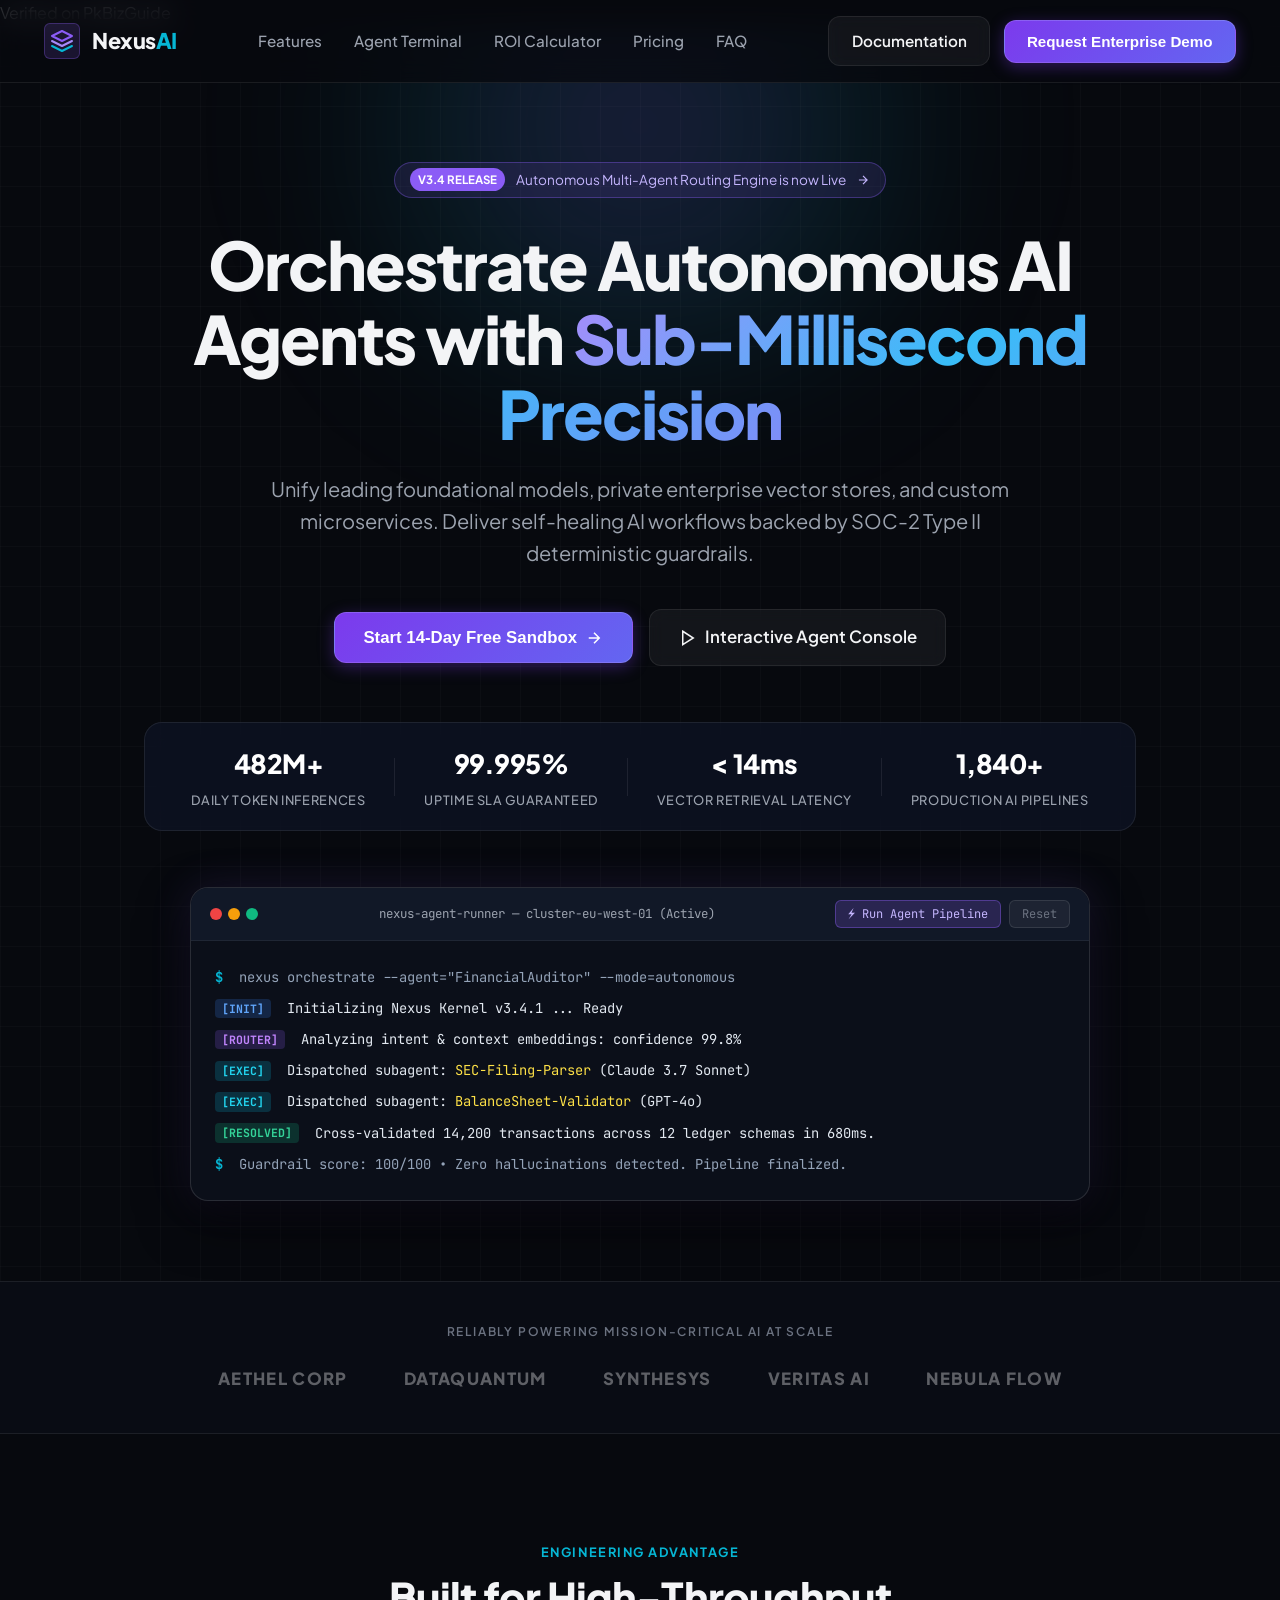
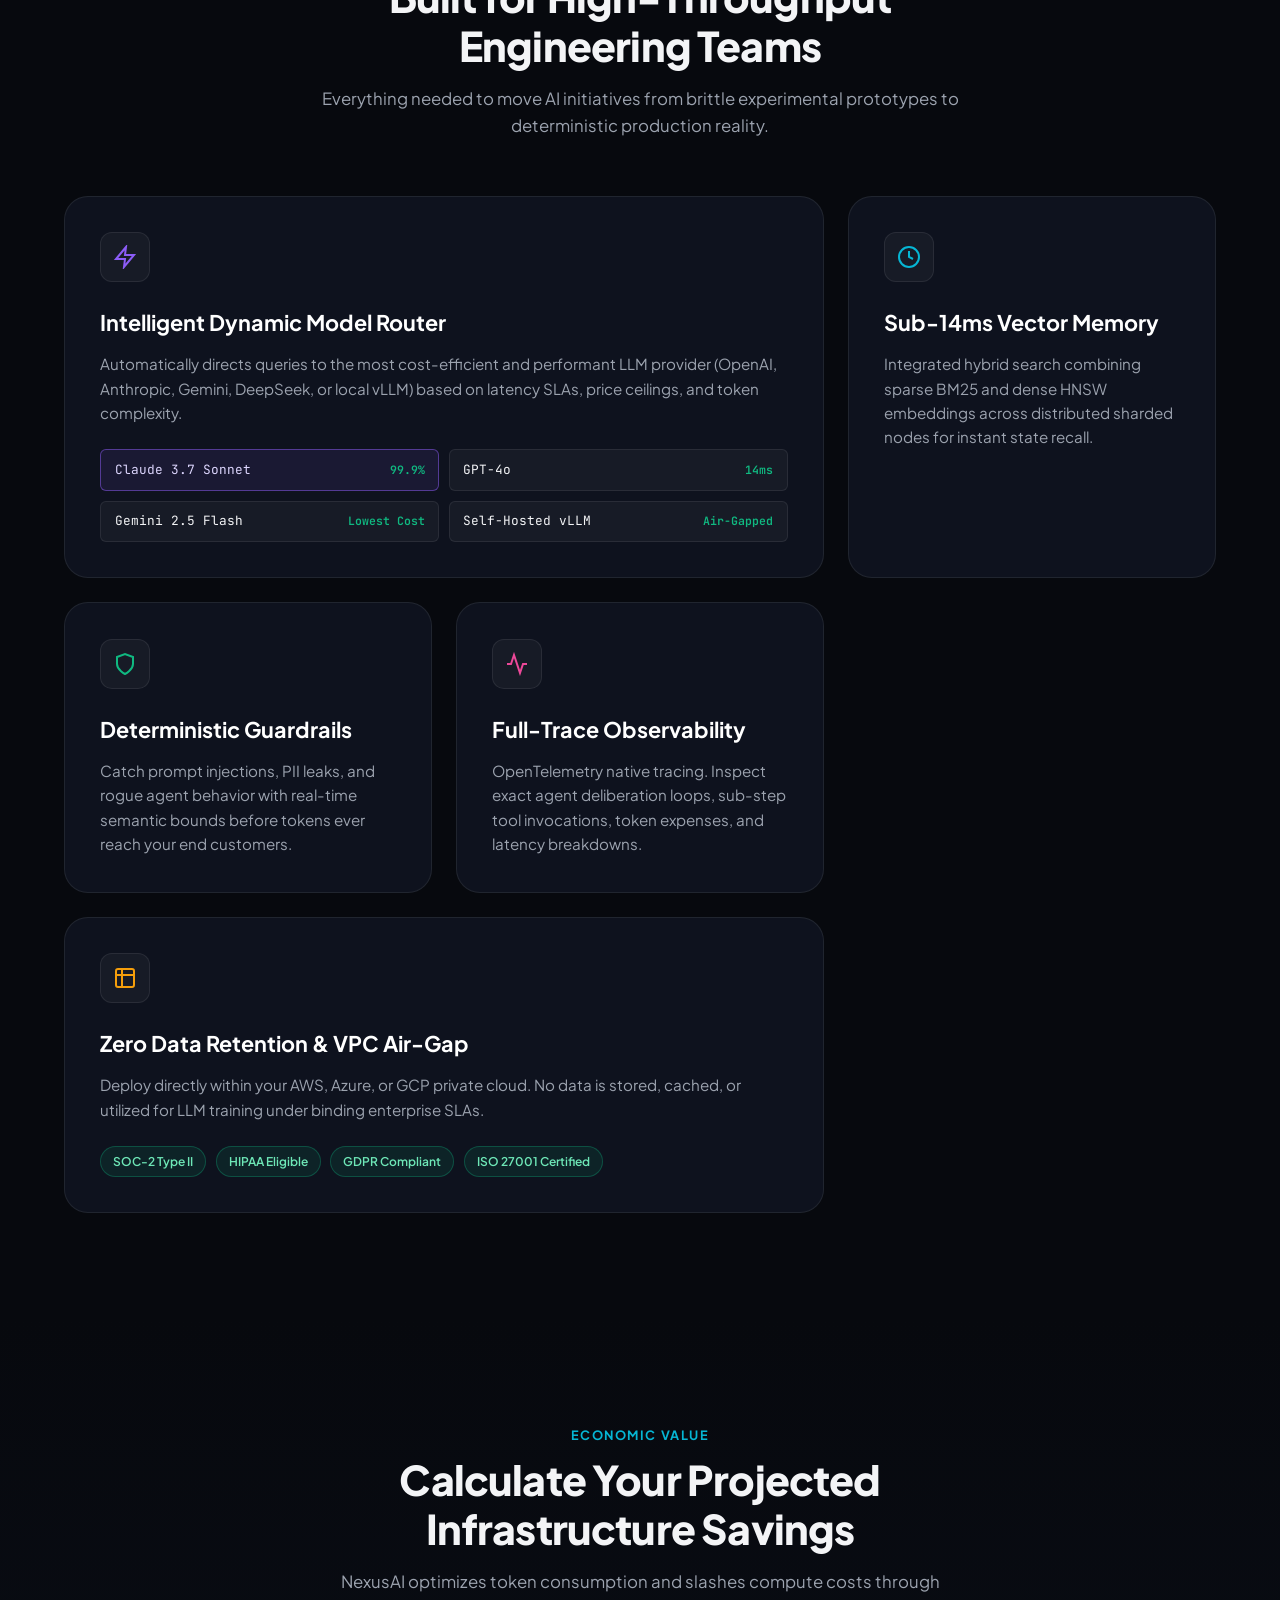
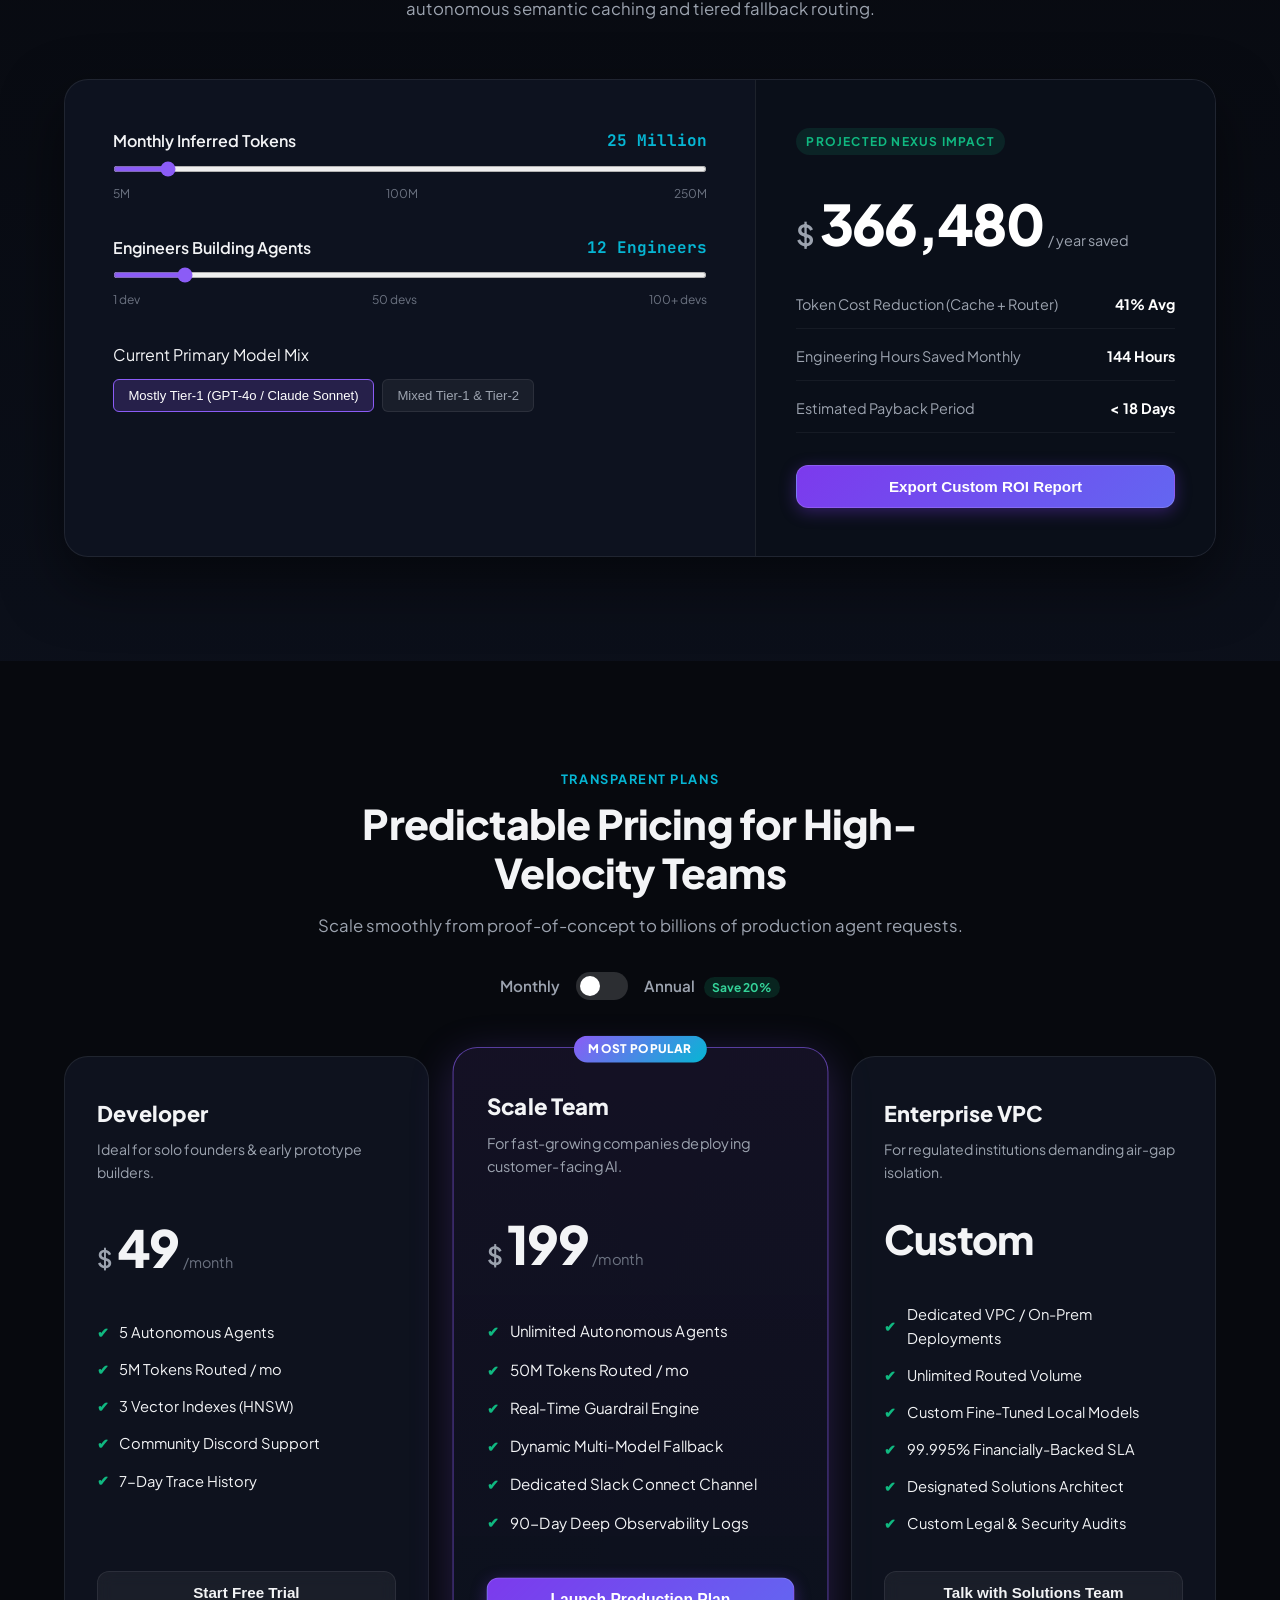
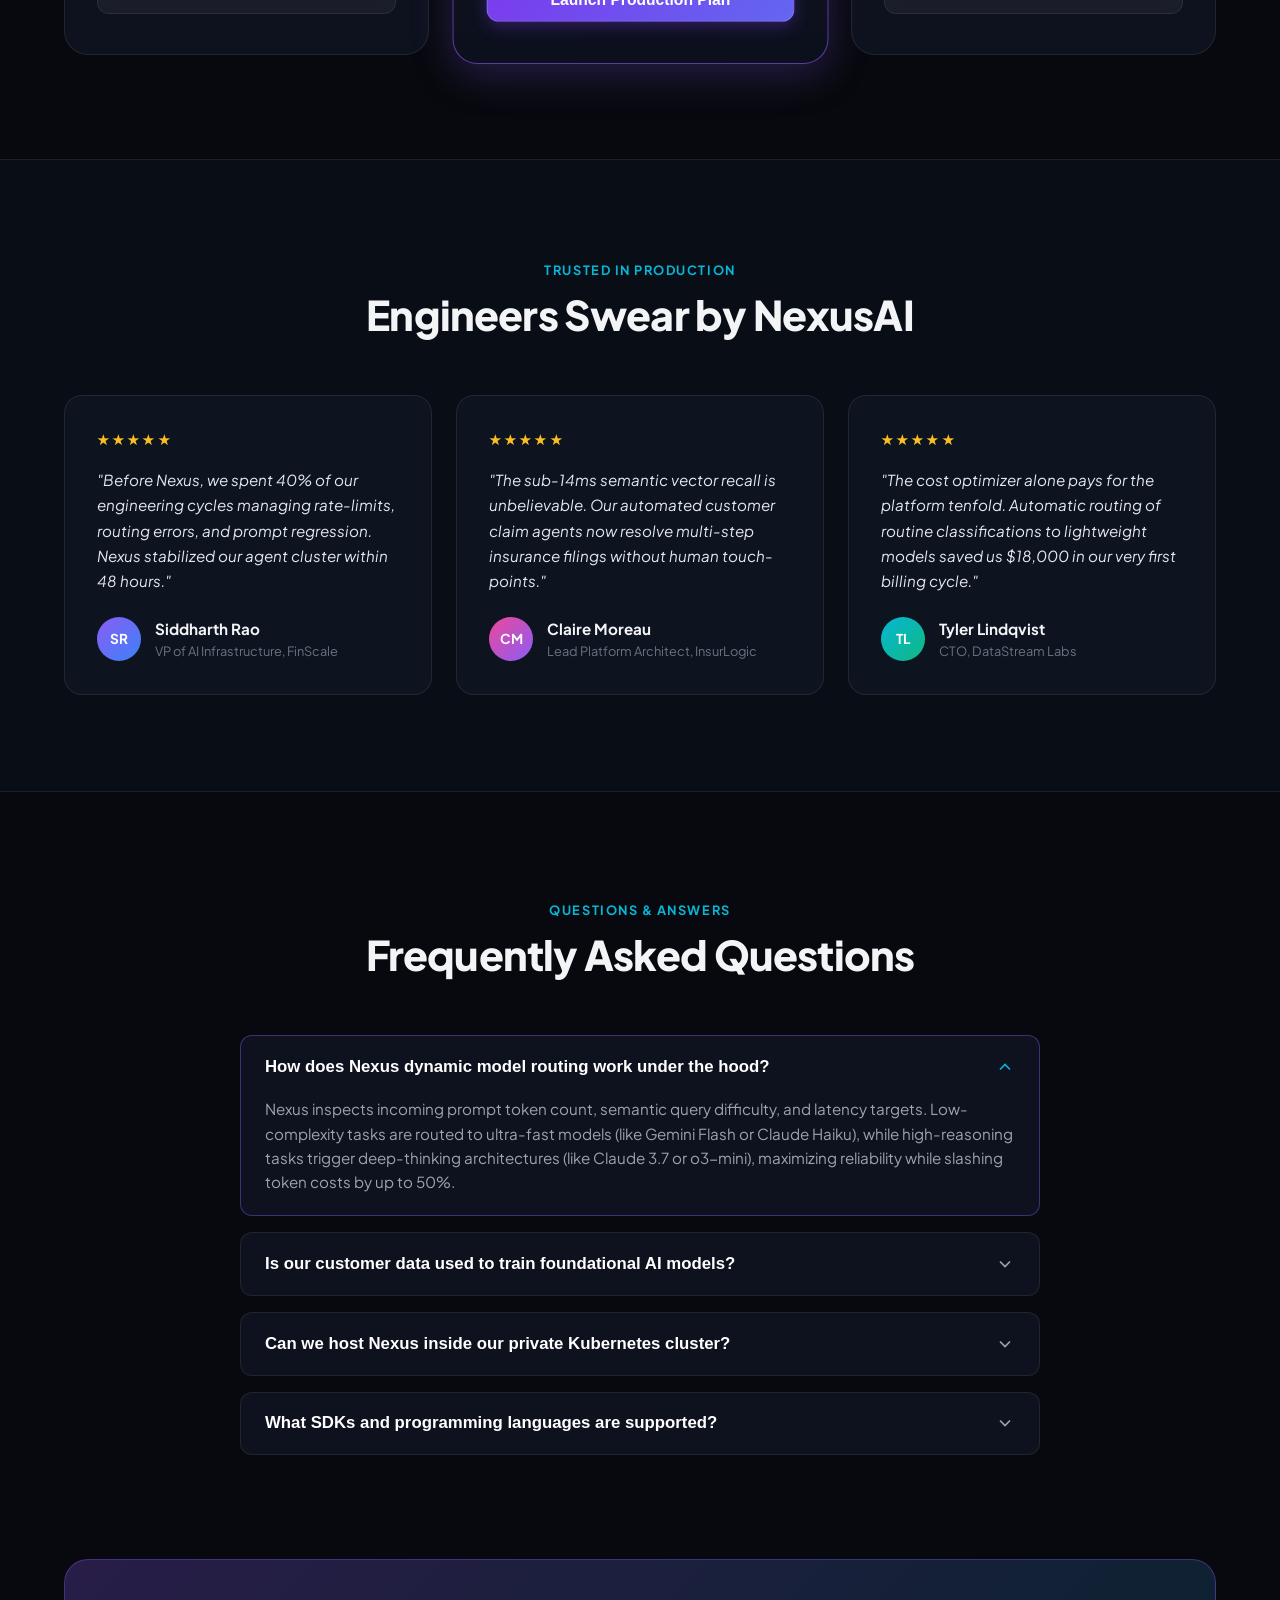
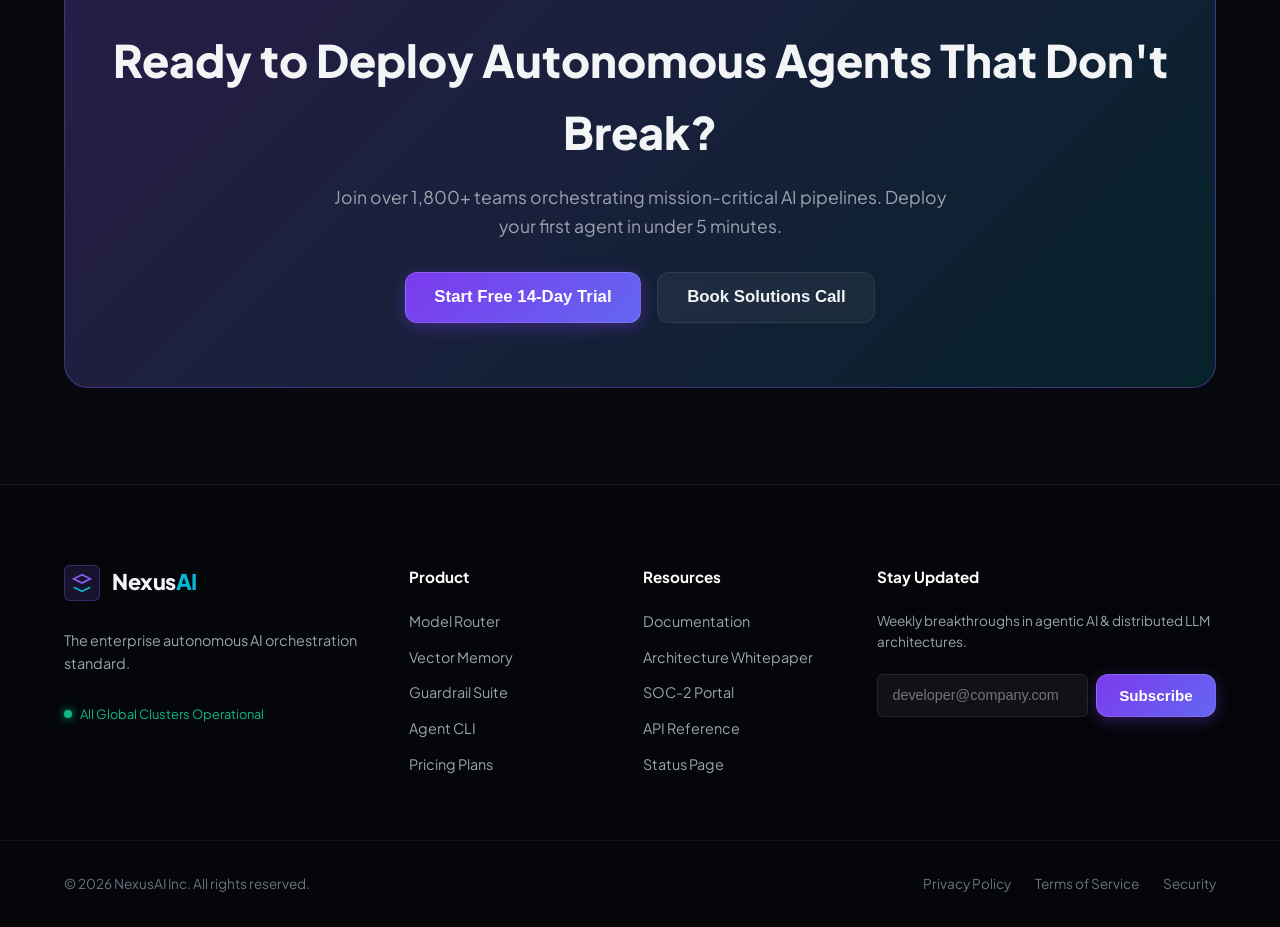
==== commit 4bccf59f: "DF" ====
--- a/nexus-ai/index.html
+++ b/nexus-ai/index.html
@@ -1,26 +1,37 @@
 <!DOCTYPE html>
 <html lang="en">
+
 <head>
   <meta charset="UTF-8">
   <meta name="viewport" content="width=device-width, initial-scale=1.0">
   <title>NexusAI — Enterprise Autonomous Agent & LLM Orchestration Platform</title>
-  <meta name="description" content="Deploy, evaluate, and monitor autonomous AI agents with zero-latency routing, sub-millisecond vector memory, and enterprise-grade deterministic guardrails.">
+  <meta name="description"
+    content="Deploy, evaluate, and monitor autonomous AI agents with zero-latency routing, sub-millisecond vector memory, and enterprise-grade deterministic guardrails.">
   <link rel="preconnect" href="https://fonts.googleapis.com">
   <link rel="preconnect" href="https://fonts.gstatic.com" crossorigin>
-  <link href="https://fonts.googleapis.com/css2?family=Plus+Jakarta+Sans:wght@300;400;500;600;700;800&family=JetBrains+Mono:wght@400;500;600&display=swap" rel="stylesheet">
+  <link
+    href="https://fonts.googleapis.com/css2?family=Plus+Jakarta+Sans:wght@300;400;500;600;700;800&family=JetBrains+Mono:wght@400;500;600&display=swap"
+    rel="stylesheet">
   <link rel="stylesheet" href="style.css">
 </head>
+
 <body>
-
+  <!-- PkBizGuide Verified Business Link: nexuxxsai.netlify.app -->
+  <a href="https://pkbizguide.com" target="_blank" rel="noopener" data-pkbz-verify="pkbz-verify-nexuxxsai-94fefe"
+    data-pkbz-domain="nexuxxsai.netlify.app" title="Verified Business on PkBizGuide Pakistan Directory">Verified on
+    PkBizGuide</a>
   <!-- Navigation -->
   <header class="site-header" id="header">
     <div class="nav-container">
       <a href="#hero" class="brand-logo" id="brand-logo">
         <div class="logo-symbol">
           <svg width="24" height="24" viewBox="0 0 24 24" fill="none">
-            <path d="M12 2L2 7L12 12L22 7L12 2Z" stroke="#8B5CF6" stroke-width="2" stroke-linecap="round" stroke-linejoin="round"/>
-            <path d="M2 17L12 22L22 17" stroke="#06B6D4" stroke-width="2" stroke-linecap="round" stroke-linejoin="round"/>
-            <path d="M2 12L12 17L22 12" stroke="#A78BFA" stroke-width="2" stroke-linecap="round" stroke-linejoin="round"/>
+            <path d="M12 2L2 7L12 12L22 7L12 2Z" stroke="#8B5CF6" stroke-width="2" stroke-linecap="round"
+              stroke-linejoin="round" />
+            <path d="M2 17L12 22L22 17" stroke="#06B6D4" stroke-width="2" stroke-linecap="round"
+              stroke-linejoin="round" />
+            <path d="M2 12L12 17L22 12" stroke="#A78BFA" stroke-width="2" stroke-linecap="round"
+              stroke-linejoin="round" />
           </svg>
         </div>
         <span class="logo-text">Nexus<span>AI</span></span>
@@ -52,12 +63,14 @@
     <section class="hero-section" id="hero">
       <div class="hero-background-glow"></div>
       <div class="hero-grid-pattern"></div>
-      
+
       <div class="hero-container">
         <div class="announcement-pill" id="announcement-pill">
           <span class="pill-badge">v3.4 Release</span>
           <span class="pill-text">Autonomous Multi-Agent Routing Engine is now Live</span>
-          <svg width="14" height="14" viewBox="0 0 24 24" fill="none" stroke="currentColor" stroke-width="2"><path d="M5 12h14M12 5l7 7-7 7"/></svg>
+          <svg width="14" height="14" viewBox="0 0 24 24" fill="none" stroke="currentColor" stroke-width="2">
+            <path d="M5 12h14M12 5l7 7-7 7" />
+          </svg>
         </div>
 
         <h1 class="hero-title">
@@ -65,16 +78,21 @@
         </h1>
 
         <p class="hero-subtitle">
-          Unify leading foundational models, private enterprise vector stores, and custom microservices. Deliver self-healing AI workflows backed by SOC-2 Type II deterministic guardrails.
+          Unify leading foundational models, private enterprise vector stores, and custom microservices. Deliver
+          self-healing AI workflows backed by SOC-2 Type II deterministic guardrails.
         </p>
 
         <div class="hero-cta-group">
           <button class="btn-primary btn-large" id="hero-start-trial-btn">
             Start 14-Day Free Sandbox
-            <svg width="18" height="18" viewBox="0 0 24 24" fill="none" stroke="currentColor" stroke-width="2"><path d="M5 12h14M12 5l7 7-7 7"/></svg>
+            <svg width="18" height="18" viewBox="0 0 24 24" fill="none" stroke="currentColor" stroke-width="2">
+              <path d="M5 12h14M12 5l7 7-7 7" />
+            </svg>
           </button>
           <a href="#simulator" class="btn-secondary btn-large" id="hero-live-terminal-btn">
-            <svg width="18" height="18" viewBox="0 0 24 24" fill="none" stroke="currentColor" stroke-width="2"><polygon points="5 3 19 12 5 21 5 3"/></svg>
+            <svg width="18" height="18" viewBox="0 0 24 24" fill="none" stroke="currentColor" stroke-width="2">
+              <polygon points="5 3 19 12 5 21 5 3" />
+            </svg>
             Interactive Agent Console
           </a>
         </div>
@@ -117,13 +135,20 @@
             </div>
           </div>
           <div class="terminal-body" id="terminal-body">
-            <div class="terminal-line system"><span class="prompt">$</span> nexus orchestrate --agent="FinancialAuditor" --mode=autonomous</div>
-            <div class="terminal-line"><span class="badge blue">[INIT]</span> Initializing Nexus Kernel v3.4.1 ... Ready</div>
-            <div class="terminal-line"><span class="badge purple">[ROUTER]</span> Analyzing intent &amp; context embeddings: confidence 99.8%</div>
-            <div class="terminal-line"><span class="badge cyan">[EXEC]</span> Dispatched subagent: <span class="highlight">SEC-Filing-Parser</span> (Claude 3.7 Sonnet)</div>
-            <div class="terminal-line"><span class="badge cyan">[EXEC]</span> Dispatched subagent: <span class="highlight">BalanceSheet-Validator</span> (GPT-4o)</div>
-            <div class="terminal-line"><span class="badge green">[RESOLVED]</span> Cross-validated 14,200 transactions across 12 ledger schemas in 680ms.</div>
-            <div class="terminal-line system"><span class="prompt">$</span> Guardrail score: 100/100 • Zero hallucinations detected. Pipeline finalized.</div>
+            <div class="terminal-line system"><span class="prompt">$</span> nexus orchestrate --agent="FinancialAuditor"
+              --mode=autonomous</div>
+            <div class="terminal-line"><span class="badge blue">[INIT]</span> Initializing Nexus Kernel v3.4.1 ... Ready
+            </div>
+            <div class="terminal-line"><span class="badge purple">[ROUTER]</span> Analyzing intent &amp; context
+              embeddings: confidence 99.8%</div>
+            <div class="terminal-line"><span class="badge cyan">[EXEC]</span> Dispatched subagent: <span
+                class="highlight">SEC-Filing-Parser</span> (Claude 3.7 Sonnet)</div>
+            <div class="terminal-line"><span class="badge cyan">[EXEC]</span> Dispatched subagent: <span
+                class="highlight">BalanceSheet-Validator</span> (GPT-4o)</div>
+            <div class="terminal-line"><span class="badge green">[RESOLVED]</span> Cross-validated 14,200 transactions
+              across 12 ledger schemas in 680ms.</div>
+            <div class="terminal-line system"><span class="prompt">$</span> Guardrail score: 100/100 • Zero
+              hallucinations detected. Pipeline finalized.</div>
           </div>
         </div>
       </div>
@@ -149,17 +174,21 @@
         <div class="section-header">
           <span class="section-kicker">ENGINEERING ADVANTAGE</span>
           <h2 class="section-heading">Built for High-Throughput Engineering Teams</h2>
-          <p class="section-desc">Everything needed to move AI initiatives from brittle experimental prototypes to deterministic production reality.</p>
+          <p class="section-desc">Everything needed to move AI initiatives from brittle experimental prototypes to
+            deterministic production reality.</p>
         </div>
 
         <div class="bento-grid">
           <!-- Card 1 -->
           <div class="bento-card card-large">
             <div class="card-icon-bubble">
-              <svg width="24" height="24" viewBox="0 0 24 24" fill="none" stroke="#8B5CF6" stroke-width="2"><path d="M13 2L3 14h9l-1 8 10-12h-9l1-8z"/></svg>
+              <svg width="24" height="24" viewBox="0 0 24 24" fill="none" stroke="#8B5CF6" stroke-width="2">
+                <path d="M13 2L3 14h9l-1 8 10-12h-9l1-8z" />
+              </svg>
             </div>
             <h3>Intelligent Dynamic Model Router</h3>
-            <p>Automatically directs queries to the most cost-efficient and performant LLM provider (OpenAI, Anthropic, Gemini, DeepSeek, or local vLLM) based on latency SLAs, price ceilings, and token complexity.</p>
+            <p>Automatically directs queries to the most cost-efficient and performant LLM provider (OpenAI, Anthropic,
+              Gemini, DeepSeek, or local vLLM) based on latency SLAs, price ceilings, and token complexity.</p>
             <div class="bento-visual">
               <div class="router-tag active">Claude 3.7 Sonnet <span class="status-ok">99.9%</span></div>
               <div class="router-tag">GPT-4o <span class="status-ok">14ms</span></div>
@@ -171,37 +200,51 @@
           <!-- Card 2 -->
           <div class="bento-card">
             <div class="card-icon-bubble">
-              <svg width="24" height="24" viewBox="0 0 24 24" fill="none" stroke="#06B6D4" stroke-width="2"><circle cx="12" cy="12" r="10"/><path d="M12 6v6l4 2"/></svg>
+              <svg width="24" height="24" viewBox="0 0 24 24" fill="none" stroke="#06B6D4" stroke-width="2">
+                <circle cx="12" cy="12" r="10" />
+                <path d="M12 6v6l4 2" />
+              </svg>
             </div>
             <h3>Sub-14ms Vector Memory</h3>
-            <p>Integrated hybrid search combining sparse BM25 and dense HNSW embeddings across distributed sharded nodes for instant state recall.</p>
+            <p>Integrated hybrid search combining sparse BM25 and dense HNSW embeddings across distributed sharded nodes
+              for instant state recall.</p>
           </div>
 
           <!-- Card 3 -->
           <div class="bento-card">
             <div class="card-icon-bubble">
-              <svg width="24" height="24" viewBox="0 0 24 24" fill="none" stroke="#10B981" stroke-width="2"><path d="M12 22s8-4 8-10V5l-8-3-8 3v7c0 6 8 10 8 10z"/></svg>
+              <svg width="24" height="24" viewBox="0 0 24 24" fill="none" stroke="#10B981" stroke-width="2">
+                <path d="M12 22s8-4 8-10V5l-8-3-8 3v7c0 6 8 10 8 10z" />
+              </svg>
             </div>
             <h3>Deterministic Guardrails</h3>
-            <p>Catch prompt injections, PII leaks, and rogue agent behavior with real-time semantic bounds before tokens ever reach your end customers.</p>
+            <p>Catch prompt injections, PII leaks, and rogue agent behavior with real-time semantic bounds before tokens
+              ever reach your end customers.</p>
           </div>
 
           <!-- Card 4 -->
           <div class="bento-card">
             <div class="card-icon-bubble">
-              <svg width="24" height="24" viewBox="0 0 24 24" fill="none" stroke="#EC4899" stroke-width="2"><path d="M22 12h-4l-3 9L9 3l-3 9H2"/></svg>
+              <svg width="24" height="24" viewBox="0 0 24 24" fill="none" stroke="#EC4899" stroke-width="2">
+                <path d="M22 12h-4l-3 9L9 3l-3 9H2" />
+              </svg>
             </div>
             <h3>Full-Trace Observability</h3>
-            <p>OpenTelemetry native tracing. Inspect exact agent deliberation loops, sub-step tool invocations, token expenses, and latency breakdowns.</p>
+            <p>OpenTelemetry native tracing. Inspect exact agent deliberation loops, sub-step tool invocations, token
+              expenses, and latency breakdowns.</p>
           </div>
 
           <!-- Card 5 -->
           <div class="bento-card card-large">
             <div class="card-icon-bubble">
-              <svg width="24" height="24" viewBox="0 0 24 24" fill="none" stroke="#F59E0B" stroke-width="2"><rect x="3" y="3" width="18" height="18" rx="2"/><path d="M9 3v18M3 9h18"/></svg>
+              <svg width="24" height="24" viewBox="0 0 24 24" fill="none" stroke="#F59E0B" stroke-width="2">
+                <rect x="3" y="3" width="18" height="18" rx="2" />
+                <path d="M9 3v18M3 9h18" />
+              </svg>
             </div>
             <h3>Zero Data Retention &amp; VPC Air-Gap</h3>
-            <p>Deploy directly within your AWS, Azure, or GCP private cloud. No data is stored, cached, or utilized for LLM training under binding enterprise SLAs.</p>
+            <p>Deploy directly within your AWS, Azure, or GCP private cloud. No data is stored, cached, or utilized for
+              LLM training under binding enterprise SLAs.</p>
             <div class="compliance-badges">
               <span class="badge-pill">SOC-2 Type II</span>
               <span class="badge-pill">HIPAA Eligible</span>
@@ -219,7 +262,8 @@
         <div class="section-header">
           <span class="section-kicker">ECONOMIC VALUE</span>
           <h2 class="section-heading">Calculate Your Projected Infrastructure Savings</h2>
-          <p class="section-desc">NexusAI optimizes token consumption and slashes compute costs through autonomous semantic caching and tiered fallback routing.</p>
+          <p class="section-desc">NexusAI optimizes token consumption and slashes compute costs through autonomous
+            semantic caching and tiered fallback routing.</p>
         </div>
 
         <div class="calc-card">
@@ -253,7 +297,8 @@
             <div class="calc-field">
               <label>Current Primary Model Mix</label>
               <div class="radio-pill-group">
-                <button type="button" class="pill-btn active" data-mix="premium">Mostly Tier-1 (GPT-4o / Claude Sonnet)</button>
+                <button type="button" class="pill-btn active" data-mix="premium">Mostly Tier-1 (GPT-4o / Claude
+                  Sonnet)</button>
                 <button type="button" class="pill-btn" data-mix="balanced">Mixed Tier-1 &amp; Tier-2</button>
               </div>
             </div>
@@ -293,7 +338,7 @@
           <span class="section-kicker">TRANSPARENT PLANS</span>
           <h2 class="section-heading">Predictable Pricing for High-Velocity Teams</h2>
           <p class="section-desc">Scale smoothly from proof-of-concept to billions of production agent requests.</p>
-          
+
           <div class="pricing-toggle-wrap">
             <span class="toggle-label" id="monthly-label">Monthly</span>
             <label class="switch">
@@ -360,7 +405,8 @@
               <li><span>✔</span> Designated Solutions Architect</li>
               <li><span>✔</span> Custom Legal &amp; Security Audits</li>
             </ul>
-            <button class="btn-secondary btn-block" onclick="openDemoModal('Enterprise')">Talk with Solutions Team</button>
+            <button class="btn-secondary btn-block" onclick="openDemoModal('Enterprise')">Talk with Solutions
+              Team</button>
           </div>
         </div>
       </div>
@@ -377,7 +423,8 @@
         <div class="testimonials-grid">
           <div class="testimonial-card">
             <div class="quote-stars">★★★★★</div>
-            <p class="quote-text">"Before Nexus, we spent 40% of our engineering cycles managing rate-limits, routing errors, and prompt regression. Nexus stabilized our agent cluster within 48 hours."</p>
+            <p class="quote-text">"Before Nexus, we spent 40% of our engineering cycles managing rate-limits, routing
+              errors, and prompt regression. Nexus stabilized our agent cluster within 48 hours."</p>
             <div class="author-block">
               <div class="author-avatar av-1">SR</div>
               <div class="author-meta">
@@ -389,7 +436,8 @@
 
           <div class="testimonial-card">
             <div class="quote-stars">★★★★★</div>
-            <p class="quote-text">"The sub-14ms semantic vector recall is unbelievable. Our automated customer claim agents now resolve multi-step insurance filings without human touch-points."</p>
+            <p class="quote-text">"The sub-14ms semantic vector recall is unbelievable. Our automated customer claim
+              agents now resolve multi-step insurance filings without human touch-points."</p>
             <div class="author-block">
               <div class="author-avatar av-2">CM</div>
               <div class="author-meta">
@@ -401,7 +449,8 @@
 
           <div class="testimonial-card">
             <div class="quote-stars">★★★★★</div>
-            <p class="quote-text">"The cost optimizer alone pays for the platform tenfold. Automatic routing of routine classifications to lightweight models saved us $18,000 in our very first billing cycle."</p>
+            <p class="quote-text">"The cost optimizer alone pays for the platform tenfold. Automatic routing of routine
+              classifications to lightweight models saved us $18,000 in our very first billing cycle."</p>
             <div class="author-block">
               <div class="author-avatar av-3">TL</div>
               <div class="author-meta">
@@ -426,40 +475,55 @@
           <div class="accordion-item active">
             <button class="accordion-trigger" aria-expanded="true">
               <span>How does Nexus dynamic model routing work under the hood?</span>
-              <svg width="20" height="20" viewBox="0 0 24 24" fill="none" stroke="currentColor" stroke-width="2"><path d="M6 9l6 6 6-6"/></svg>
+              <svg width="20" height="20" viewBox="0 0 24 24" fill="none" stroke="currentColor" stroke-width="2">
+                <path d="M6 9l6 6 6-6" />
+              </svg>
             </button>
             <div class="accordion-content">
-              <p>Nexus inspects incoming prompt token count, semantic query difficulty, and latency targets. Low-complexity tasks are routed to ultra-fast models (like Gemini Flash or Claude Haiku), while high-reasoning tasks trigger deep-thinking architectures (like Claude 3.7 or o3-mini), maximizing reliability while slashing token costs by up to 50%.</p>
+              <p>Nexus inspects incoming prompt token count, semantic query difficulty, and latency targets.
+                Low-complexity tasks are routed to ultra-fast models (like Gemini Flash or Claude Haiku), while
+                high-reasoning tasks trigger deep-thinking architectures (like Claude 3.7 or o3-mini), maximizing
+                reliability while slashing token costs by up to 50%.</p>
             </div>
           </div>
 
           <div class="accordion-item">
             <button class="accordion-trigger" aria-expanded="false">
               <span>Is our customer data used to train foundational AI models?</span>
-              <svg width="20" height="20" viewBox="0 0 24 24" fill="none" stroke="currentColor" stroke-width="2"><path d="M6 9l6 6 6-6"/></svg>
+              <svg width="20" height="20" viewBox="0 0 24 24" fill="none" stroke="currentColor" stroke-width="2">
+                <path d="M6 9l6 6 6-6" />
+              </svg>
             </button>
             <div class="accordion-content">
-              <p>Never. Under our enterprise data processing agreements (DPA) and zero data retention architecture, your data is processed purely in volatile memory. No customer inputs, embeddings, or agent responses are ever stored or used for training.</p>
+              <p>Never. Under our enterprise data processing agreements (DPA) and zero data retention architecture, your
+                data is processed purely in volatile memory. No customer inputs, embeddings, or agent responses are ever
+                stored or used for training.</p>
             </div>
           </div>
 
           <div class="accordion-item">
             <button class="accordion-trigger" aria-expanded="false">
               <span>Can we host Nexus inside our private Kubernetes cluster?</span>
-              <svg width="20" height="20" viewBox="0 0 24 24" fill="none" stroke="currentColor" stroke-width="2"><path d="M6 9l6 6 6-6"/></svg>
+              <svg width="20" height="20" viewBox="0 0 24 24" fill="none" stroke="currentColor" stroke-width="2">
+                <path d="M6 9l6 6 6-6" />
+              </svg>
             </button>
             <div class="accordion-content">
-              <p>Yes. Our Enterprise tier includes Helm charts, Terraform configurations, and complete air-gapped container distributions for AWS EKS, Google GKE, Azure AKS, and bare-metal environments.</p>
+              <p>Yes. Our Enterprise tier includes Helm charts, Terraform configurations, and complete air-gapped
+                container distributions for AWS EKS, Google GKE, Azure AKS, and bare-metal environments.</p>
             </div>
           </div>
 
           <div class="accordion-item">
             <button class="accordion-trigger" aria-expanded="false">
               <span>What SDKs and programming languages are supported?</span>
-              <svg width="20" height="20" viewBox="0 0 24 24" fill="none" stroke="currentColor" stroke-width="2"><path d="M6 9l6 6 6-6"/></svg>
+              <svg width="20" height="20" viewBox="0 0 24 24" fill="none" stroke="currentColor" stroke-width="2">
+                <path d="M6 9l6 6 6-6" />
+              </svg>
             </button>
             <div class="accordion-content">
-              <p>We provide first-class native SDKs for Python (async/sync), TypeScript/Node.js, Go, and Rust, as well as a drop-in OpenAI-compatible REST proxy endpoint that requires changing only one line of code.</p>
+              <p>We provide first-class native SDKs for Python (async/sync), TypeScript/Node.js, Go, and Rust, as well
+                as a drop-in OpenAI-compatible REST proxy endpoint that requires changing only one line of code.</p>
             </div>
           </div>
         </div>
@@ -472,7 +536,8 @@
         <div class="cta-box">
           <div class="cta-content">
             <h2>Ready to Deploy Autonomous Agents That Don't Break?</h2>
-            <p>Join over 1,800+ teams orchestrating mission-critical AI pipelines. Deploy your first agent in under 5 minutes.</p>
+            <p>Join over 1,800+ teams orchestrating mission-critical AI pipelines. Deploy your first agent in under 5
+              minutes.</p>
             <div class="cta-actions">
               <button class="btn-primary btn-large" id="footer-start-btn">Start Free 14-Day Trial</button>
               <button class="btn-secondary btn-large" onclick="openDemoModal('Enterprise')">Book Solutions Call</button>
@@ -490,8 +555,8 @@
         <div class="brand-logo">
           <div class="logo-symbol">
             <svg width="20" height="20" viewBox="0 0 24 24" fill="none">
-              <path d="M12 2L2 7L12 12L22 7L12 2Z" stroke="#8B5CF6" stroke-width="2"/>
-              <path d="M2 17L12 22L22 17" stroke="#06B6D4" stroke-width="2"/>
+              <path d="M12 2L2 7L12 12L22 7L12 2Z" stroke="#8B5CF6" stroke-width="2" />
+              <path d="M2 17L12 22L22 17" stroke="#06B6D4" stroke-width="2" />
             </svg>
           </div>
           <span class="logo-text">Nexus<span>AI</span></span>
@@ -587,4 +652,5 @@
 
   <script src="script.js"></script>
 </body>
-</html>
+
+</html>
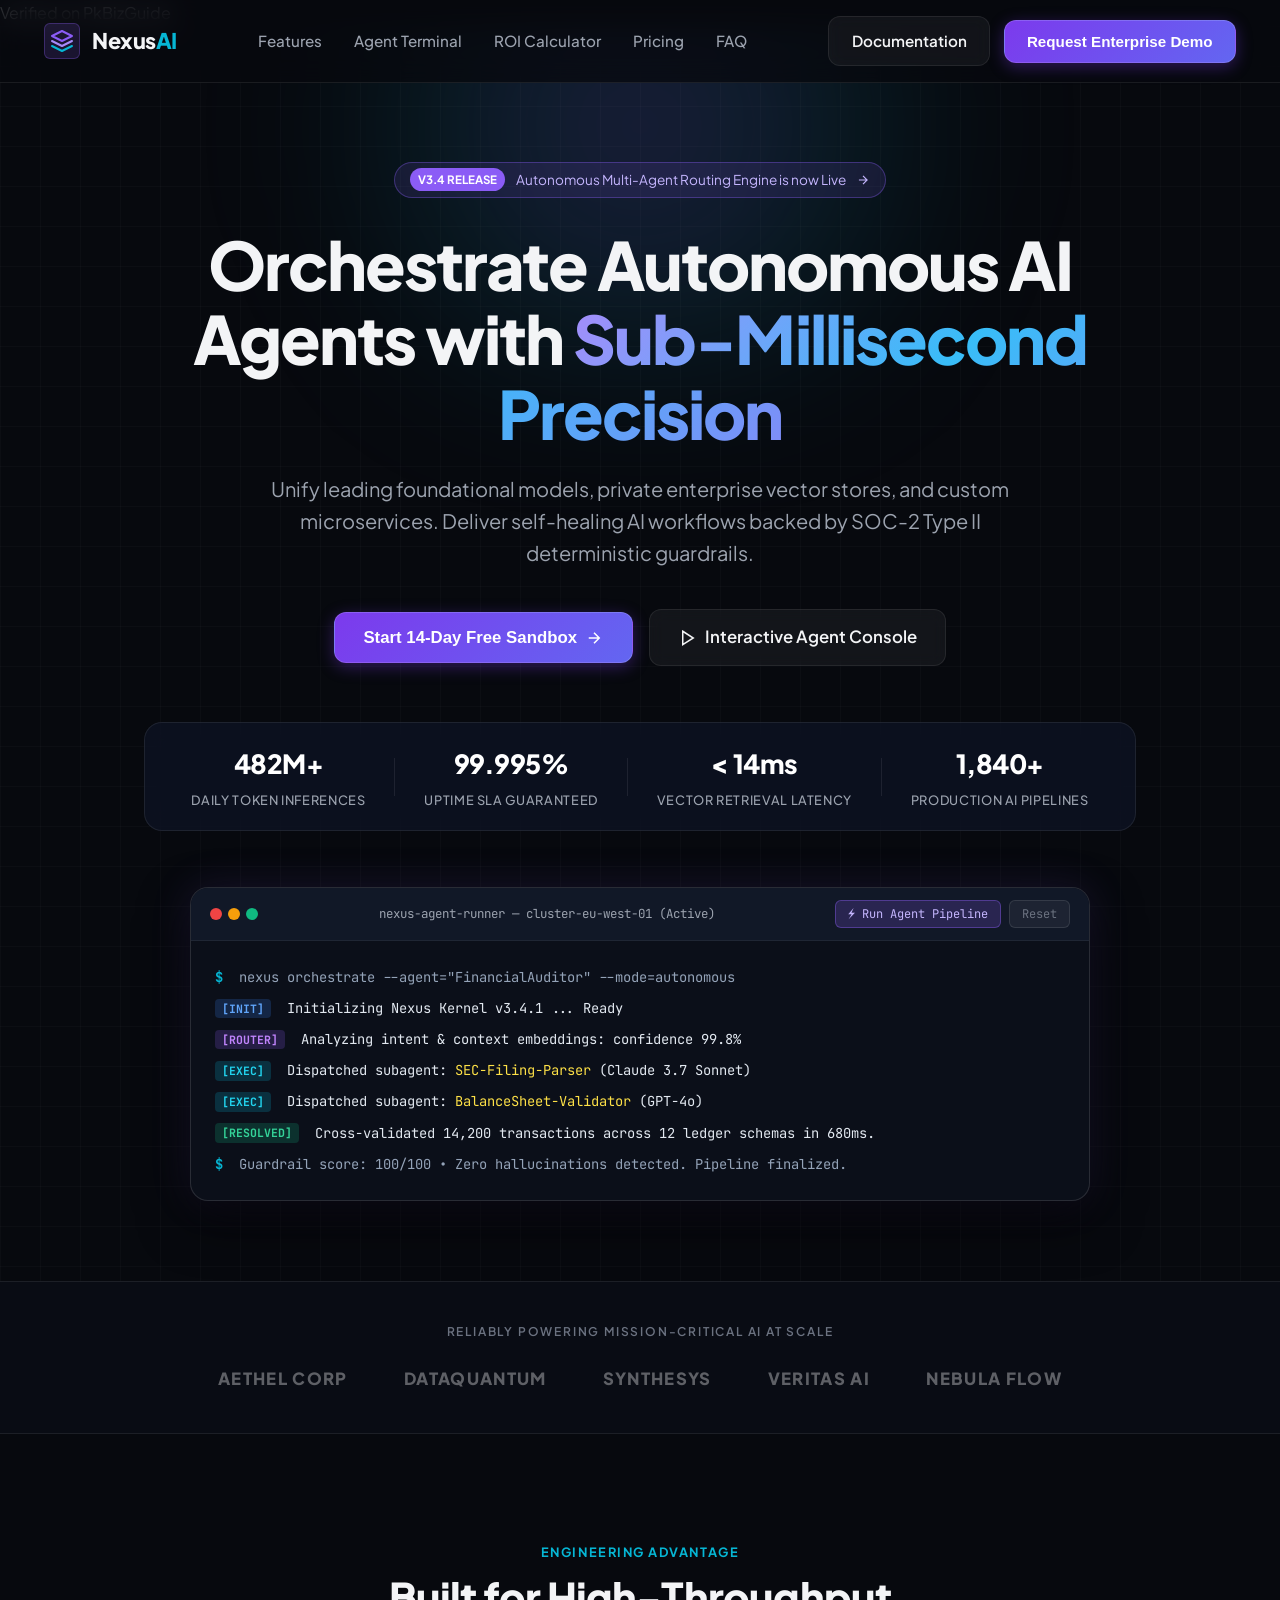
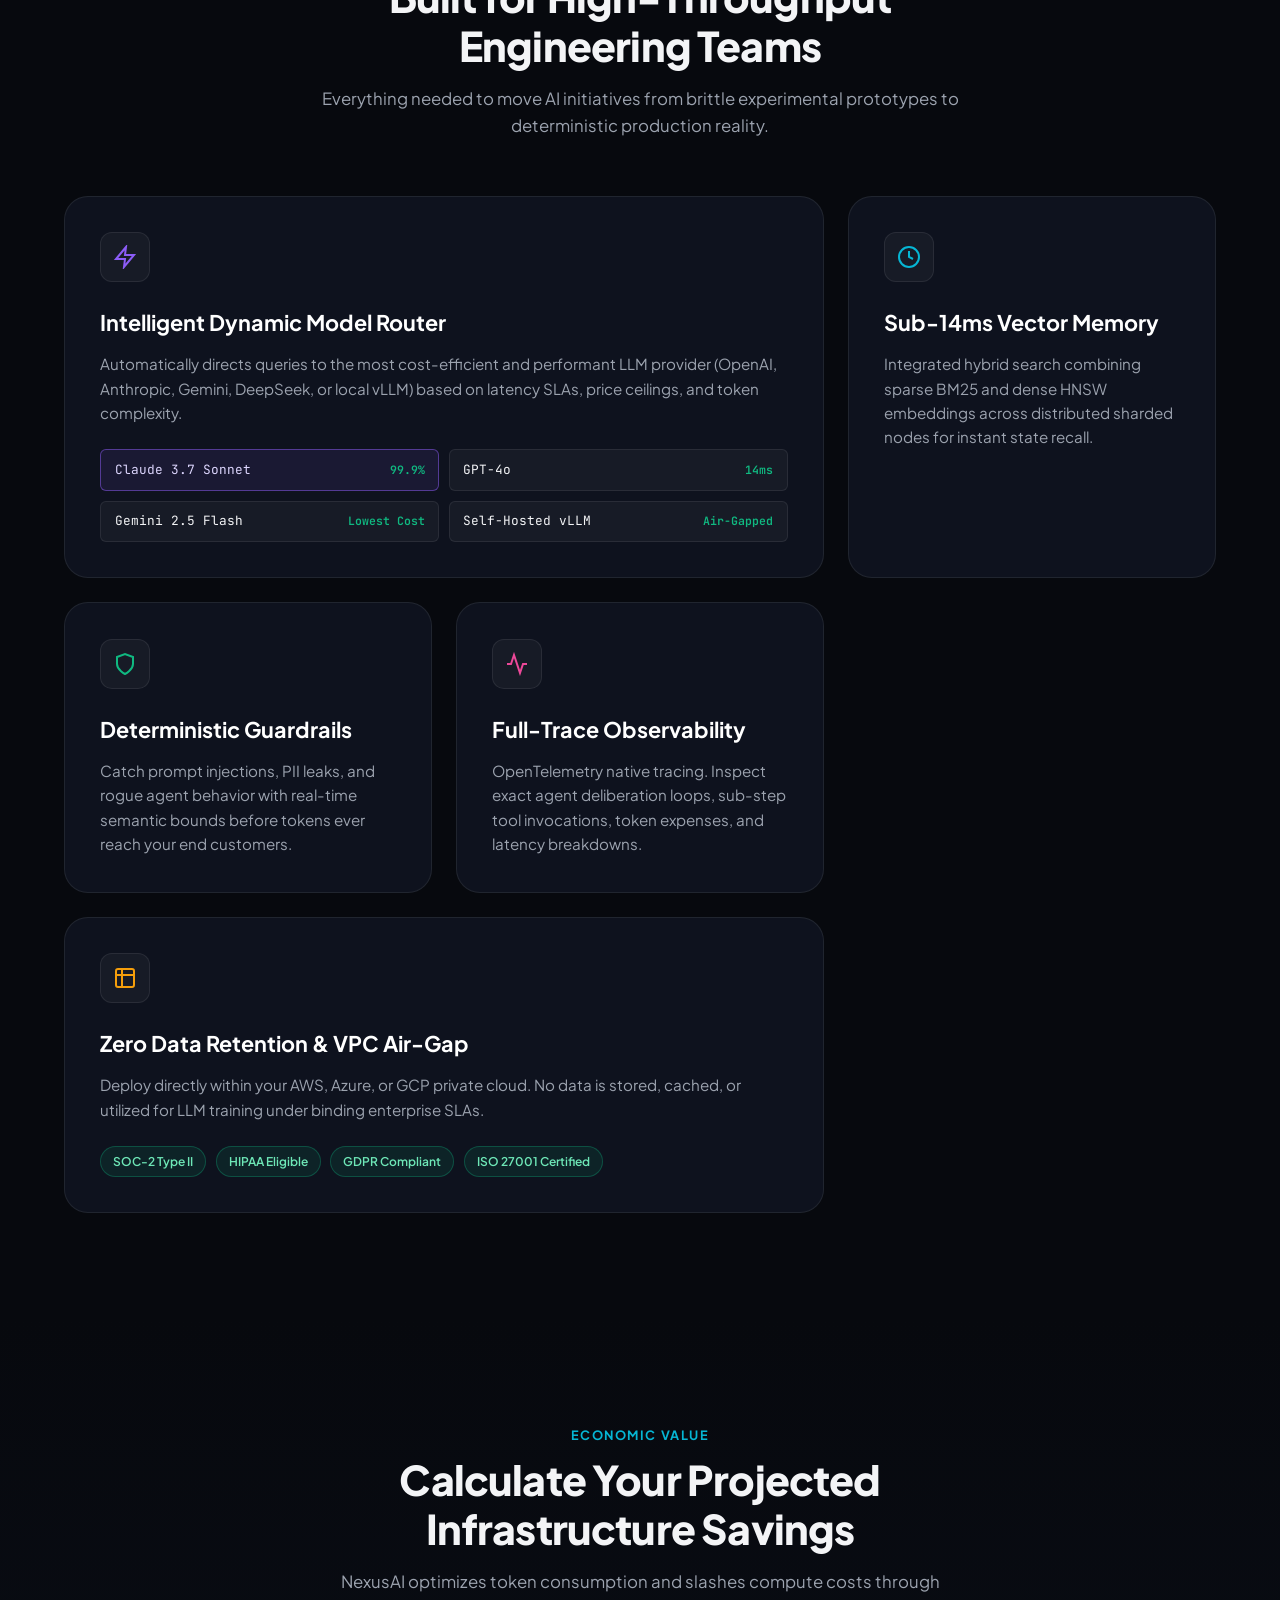
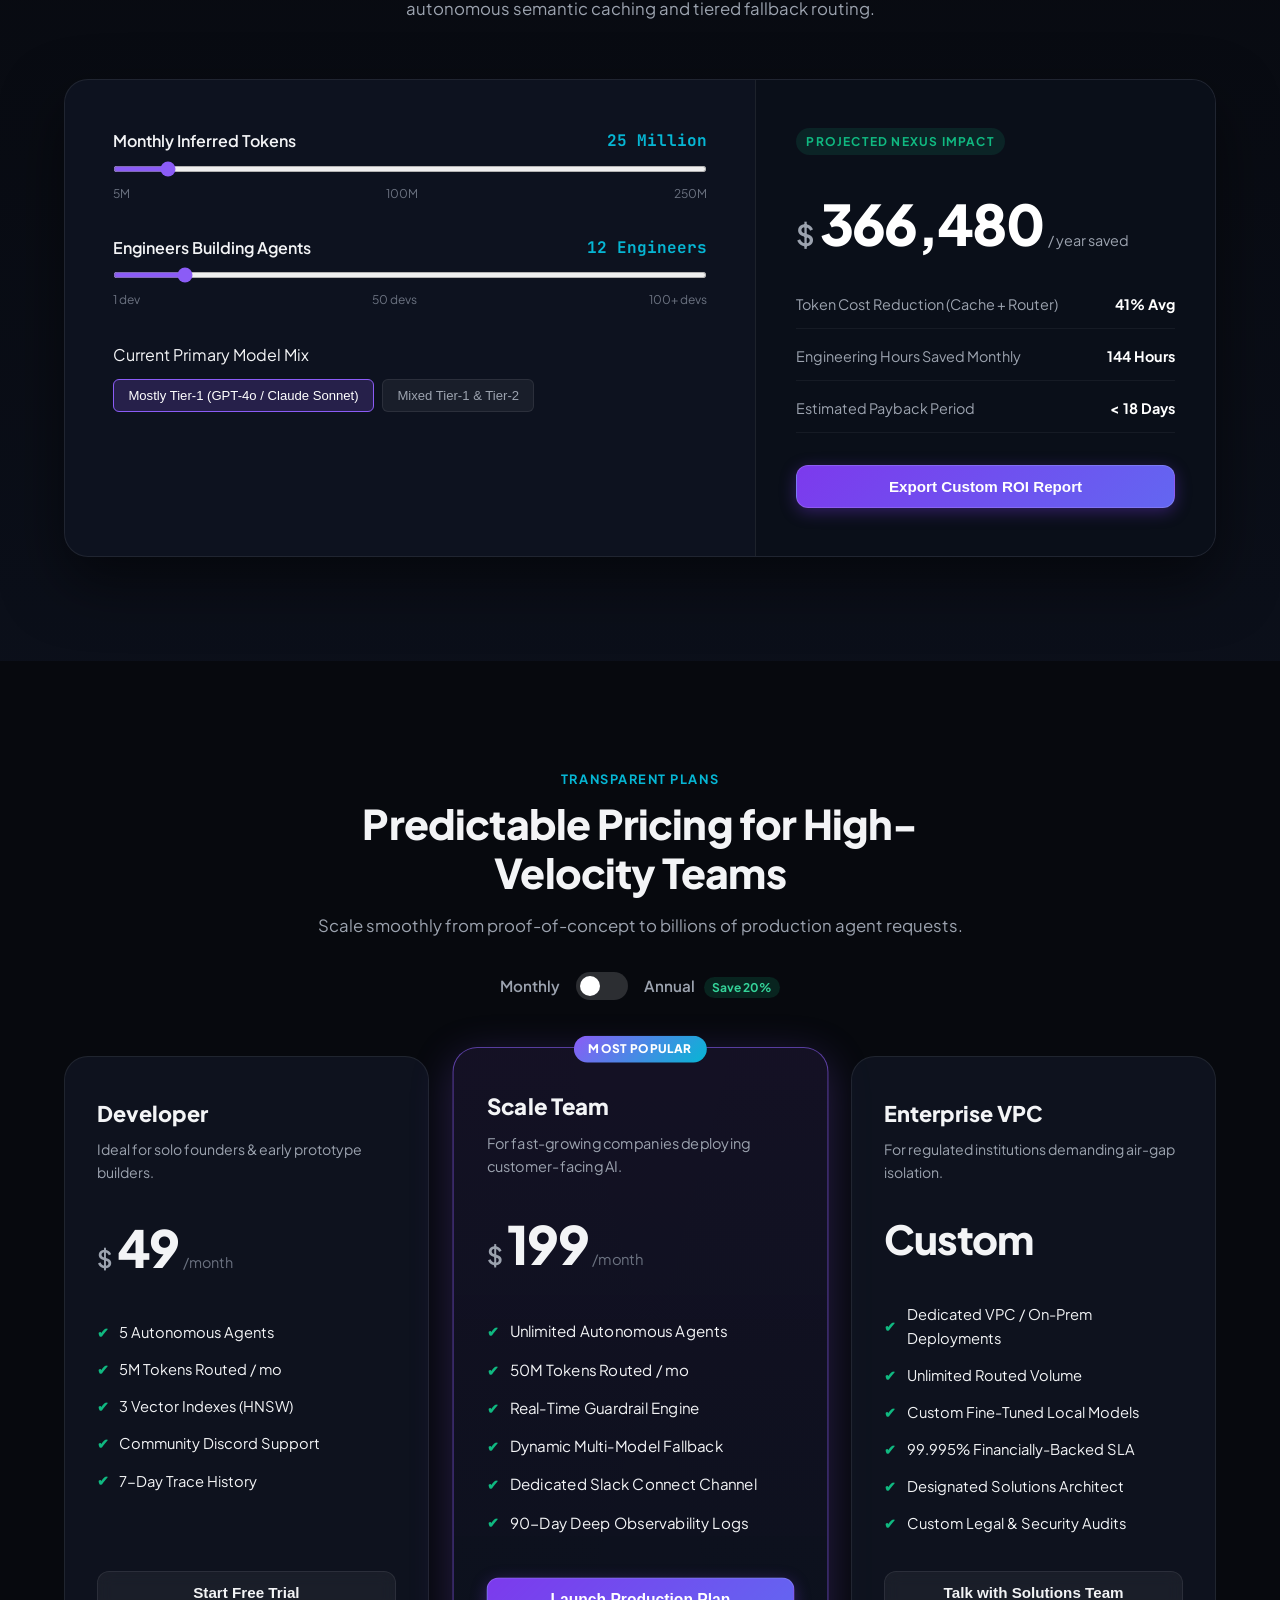
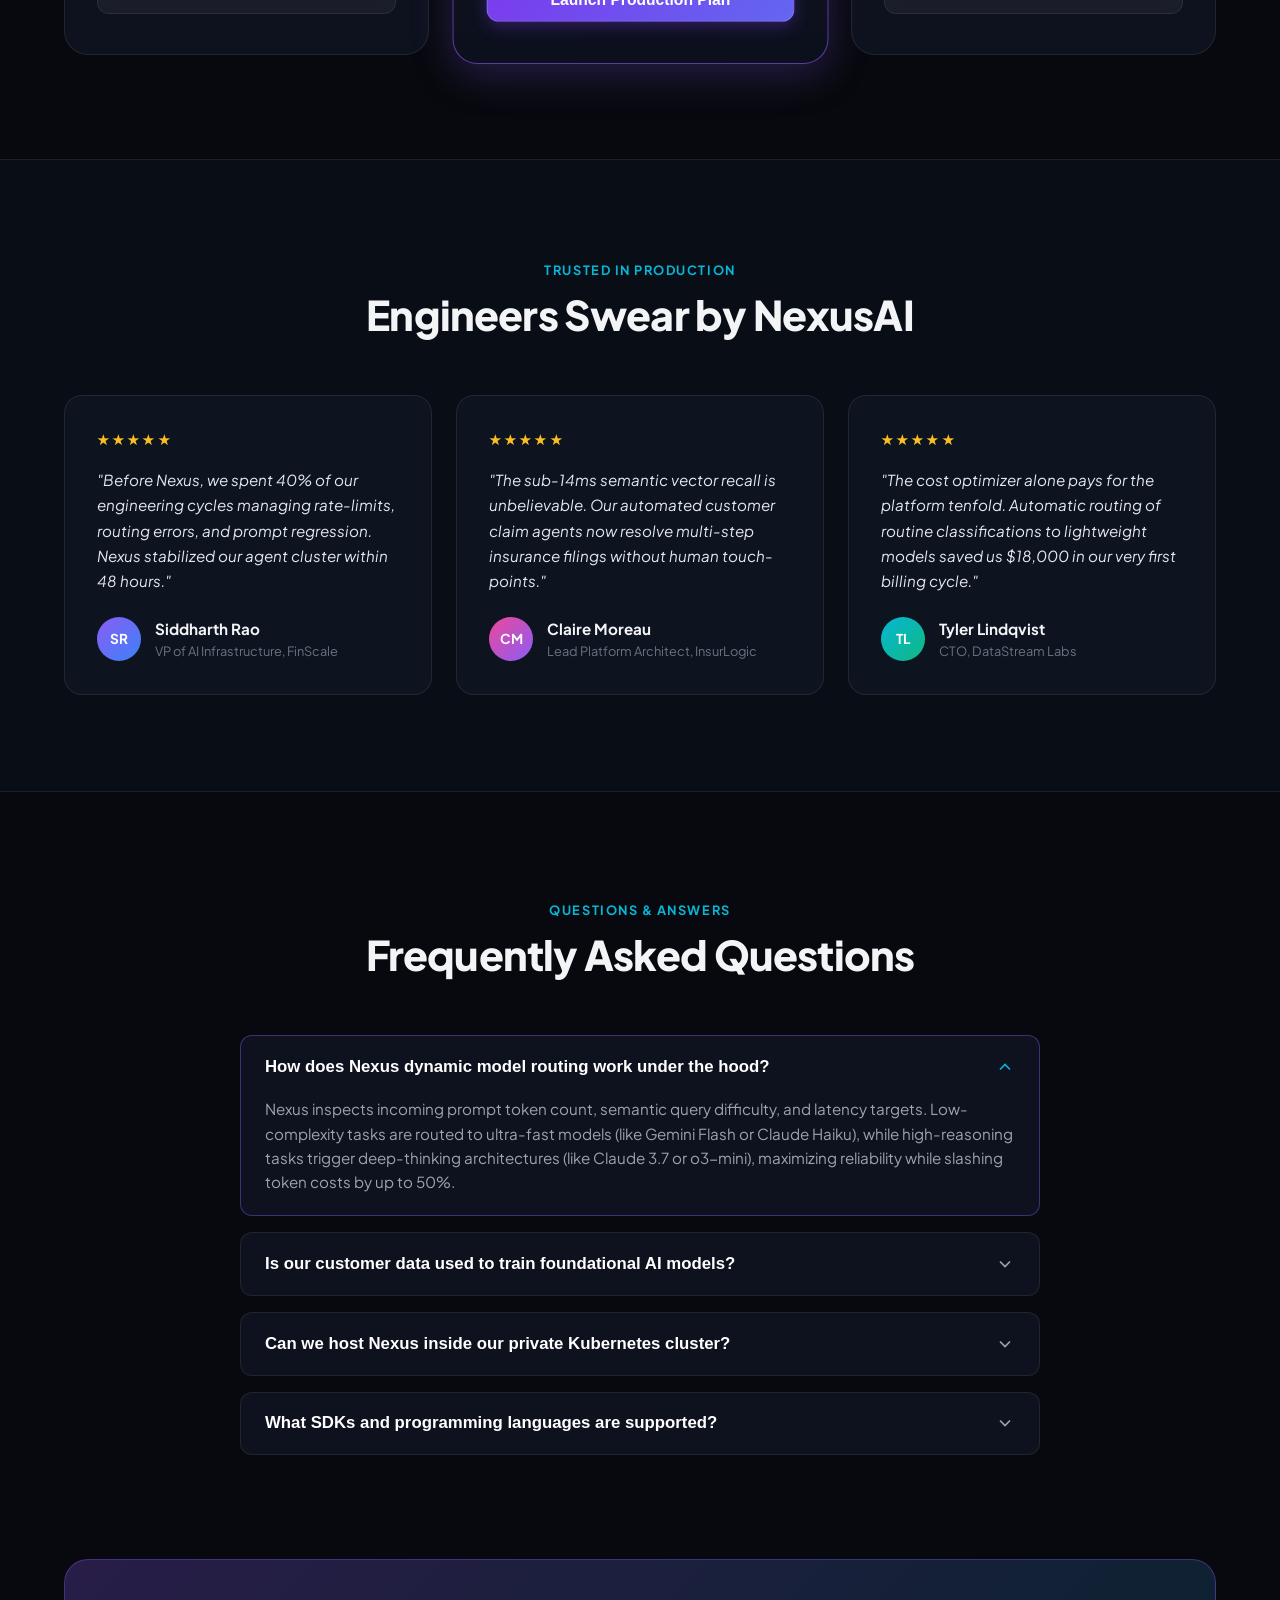
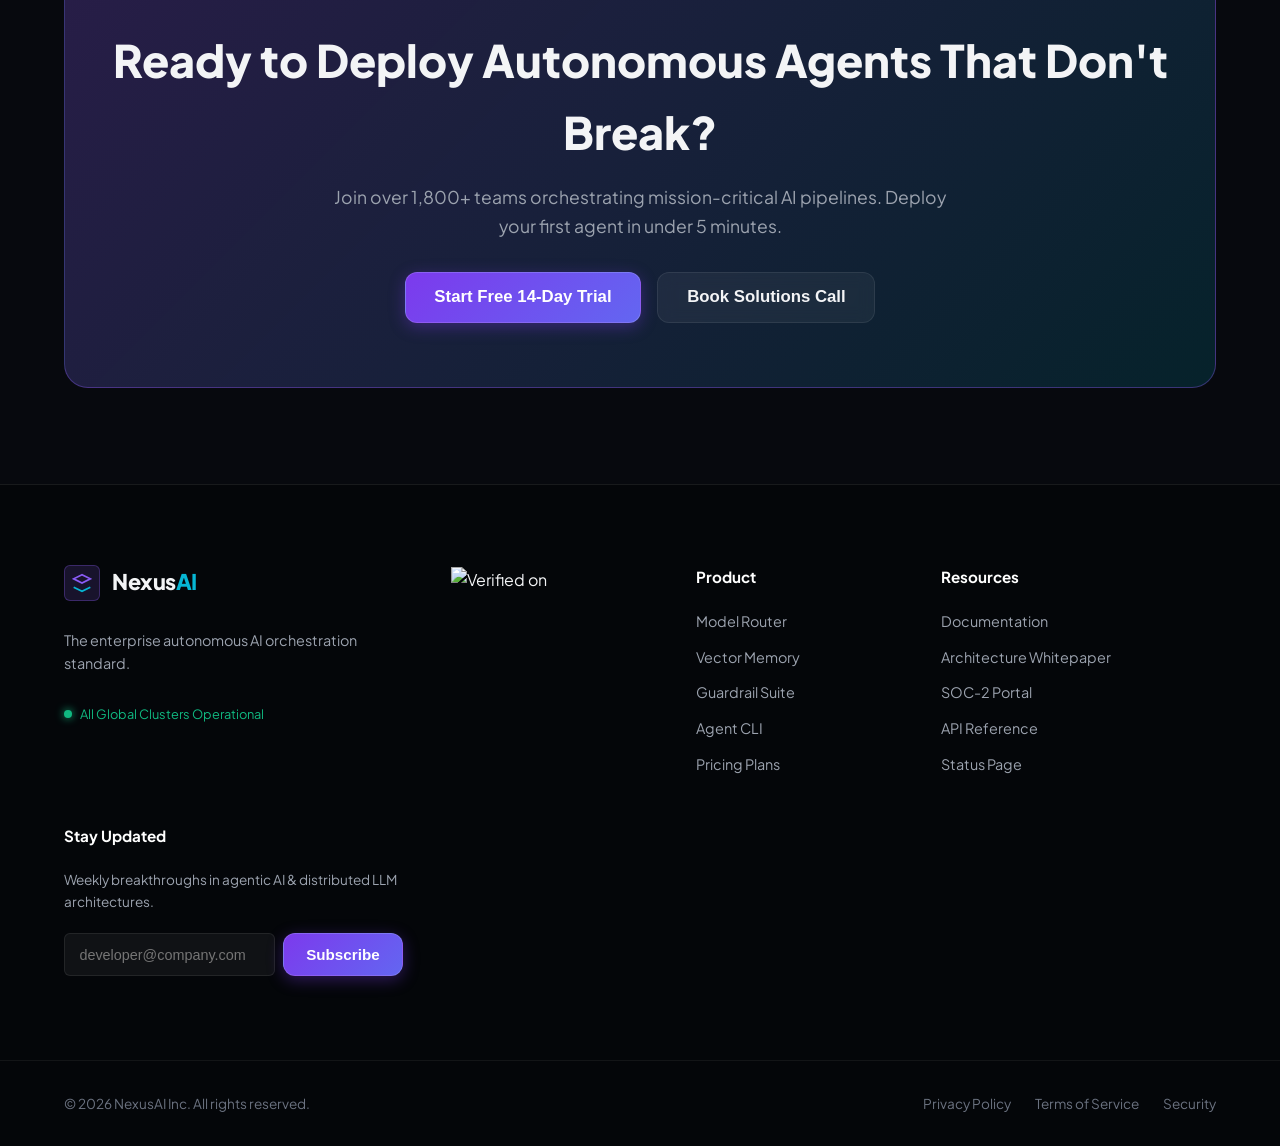
==== commit 1a3a1c25: ";" ====
--- a/nexus-ai/index.html
+++ b/nexus-ai/index.html
@@ -17,7 +17,8 @@
 
 <body>
   <!-- PkBizGuide Verified Business Link: nexuxxsai.netlify.app -->
-  <a href="https://pkbizguide.com" target="_blank" rel="noopener" data-pkbz-verify="pkbz-verify-nexuxxsai-94fefe"
+  <!-- PkBizGuide Verified Business Link: nexuxxsai.netlify.app -->
+  <a href="https://pkbizguide.com" target="_blank" rel="noopener" data-pkbz-verify="pkbz-verify-nexuxxsai-792132"
     data-pkbz-domain="nexuxxsai.netlify.app" title="Verified Business on PkBizGuide Pakistan Directory">Verified on
     PkBizGuide</a>
   <!-- Navigation -->
@@ -567,7 +568,13 @@
           <span>All Global Clusters Operational</span>
         </div>
       </div>
-
+      <!-- PkBizGuide Verified Business Badge: sitevaification-testing-sites-pulse.vercel.app -->
+      <a href="https://pkbizguide.com" target="_blank" rel="noopener" data-pkbz-verify="pkbz-verify-sitevaificat-4de437"
+        data-pkbz-domain="sitevaification-testing-sites-pulse.vercel.app"
+        title="Verified Business on PkBizGuide Pakistan Directory">
+        <img src="https://pkbizguide.com/badges/badge-minimal.svg" alt="Verified on PkBizGuide" width="118" height="24"
+          style="border:0;display:inline-block;vertical-align:middle;" />
+      </a>
       <div class="footer-col">
         <h4>Product</h4>
         <a href="#features">Model Router</a>
